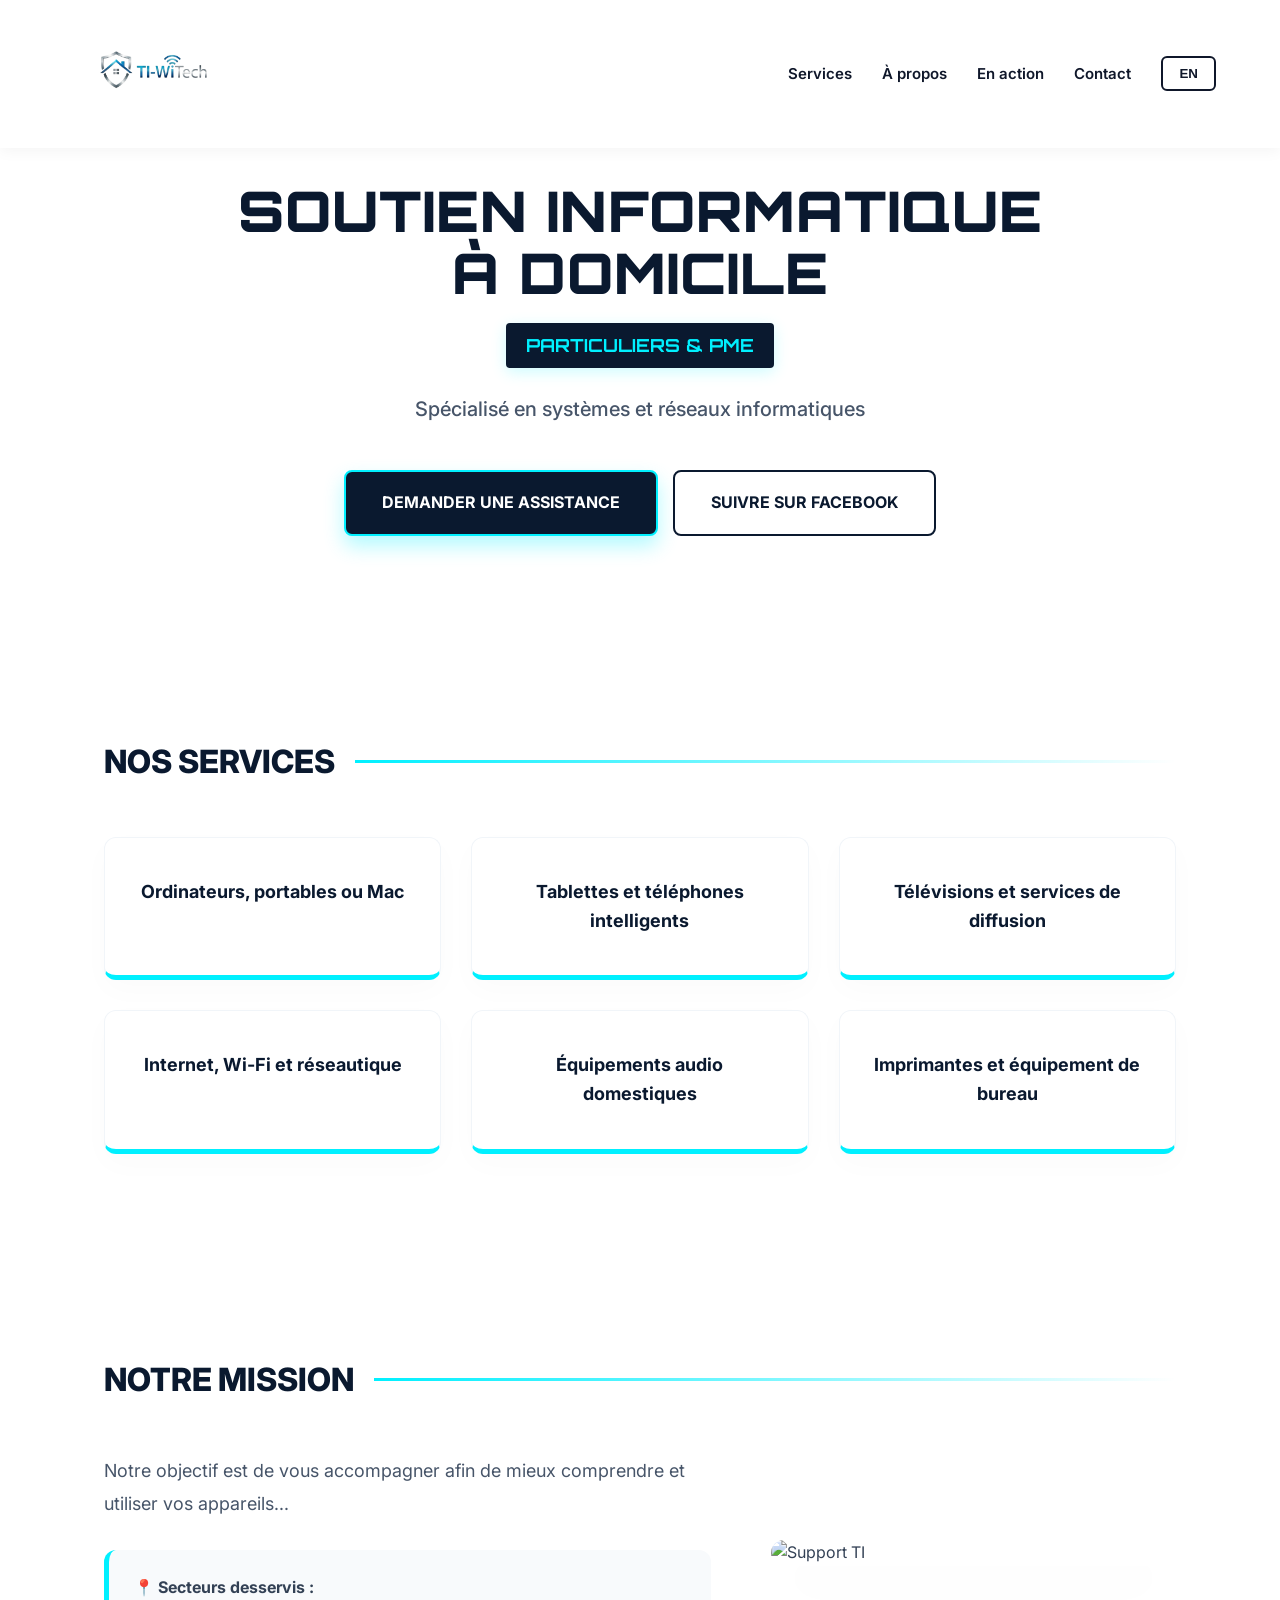
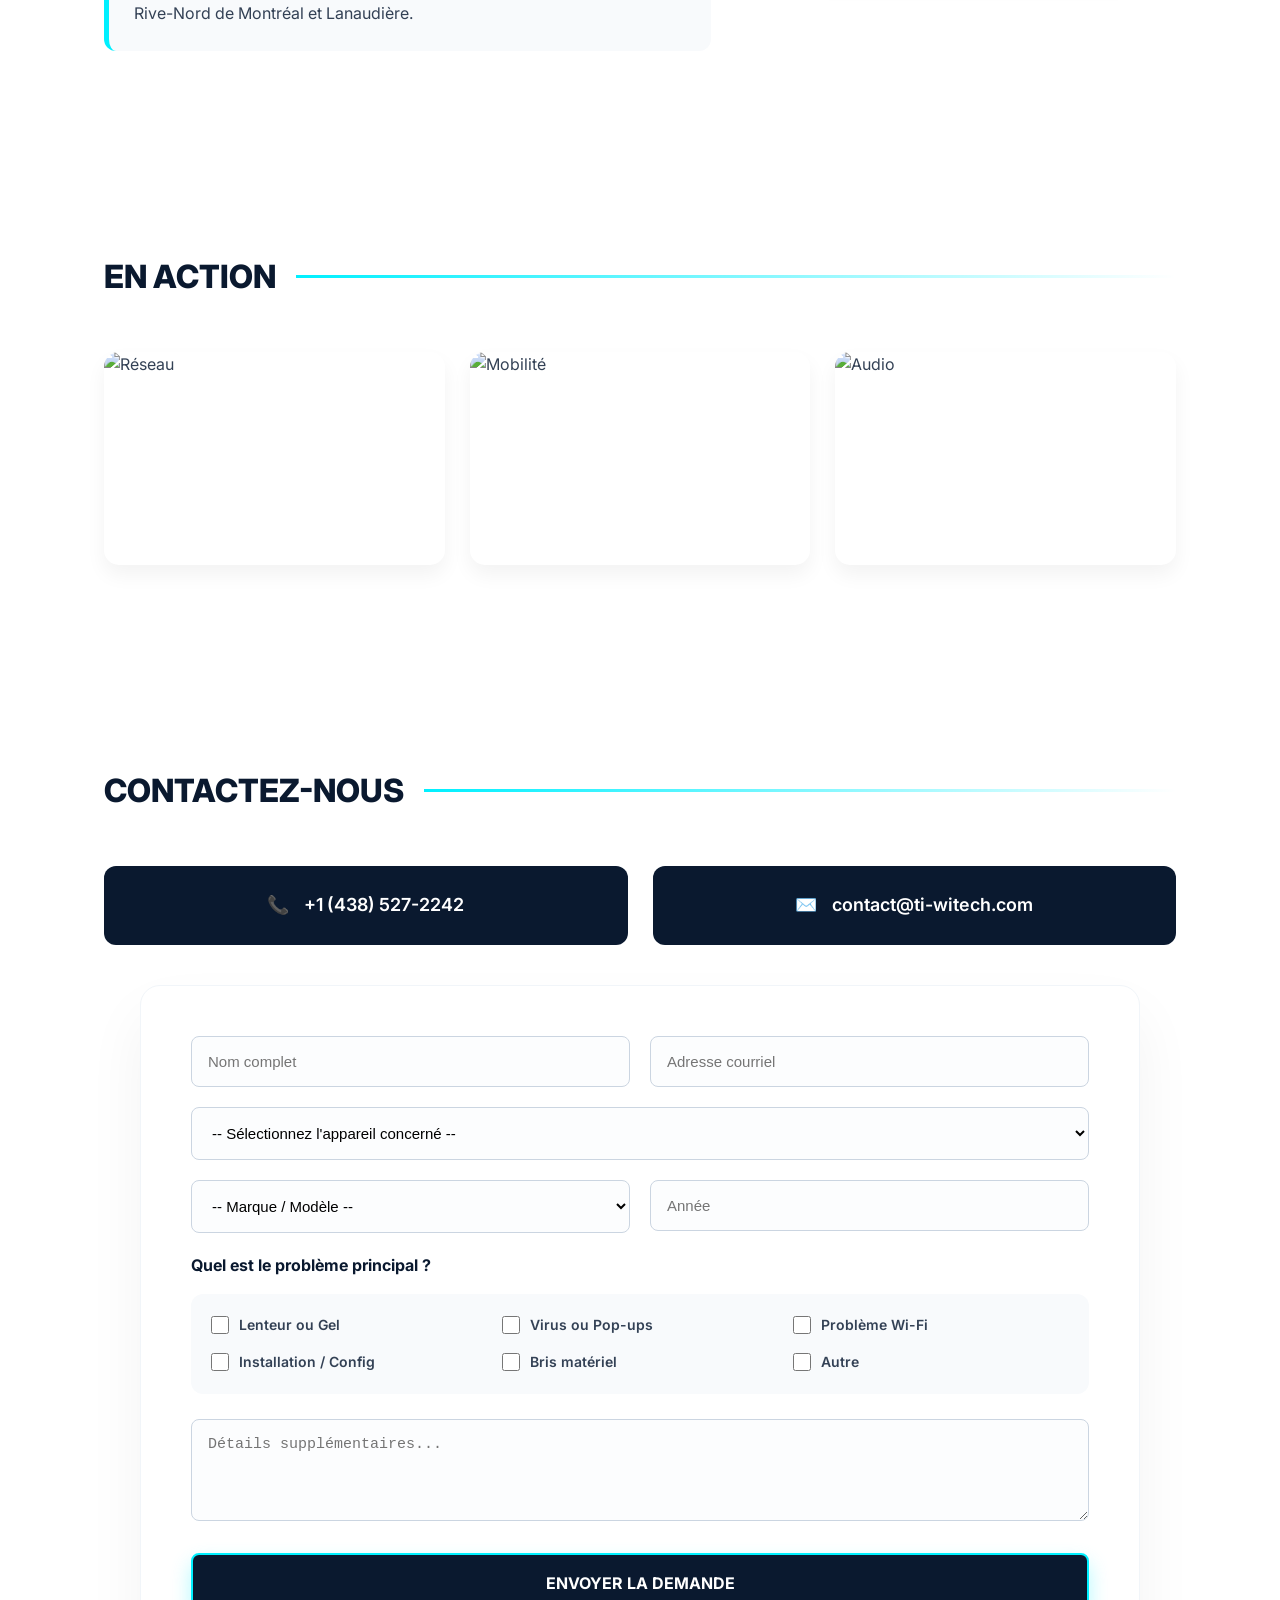
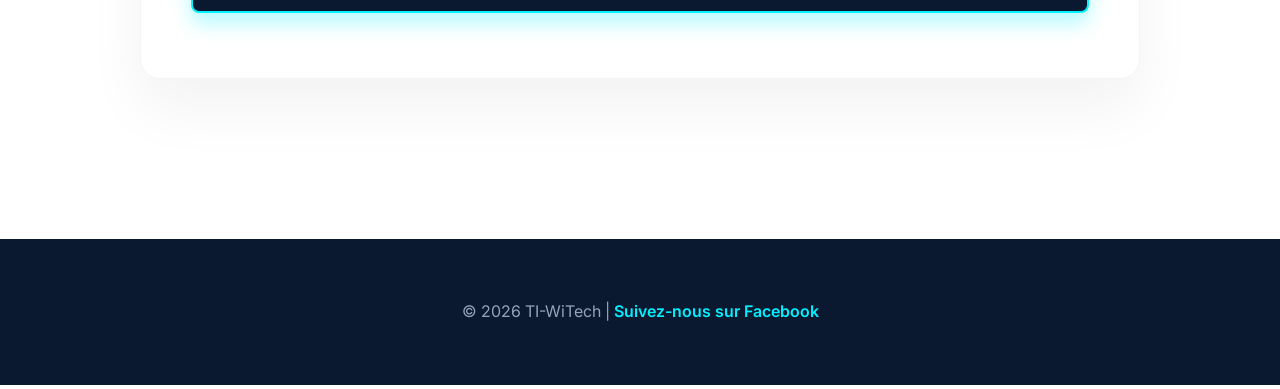
==== index.html @ 89c1419f "Update index.html Imprimantes" ====
<!DOCTYPE html>
<html lang="fr">
<head>
    <meta charset="UTF-8">
    <meta name="viewport" content="width=device-width, initial-scale=1.0">
    <title>TI-WiTech | Soutien Informatique à Domicile & PME</title>
    <link href="https://fonts.googleapis.com/css2?family=Orbitron:wght@700;900&family=Inter:wght@400;600;700&display=swap" rel="stylesheet">

<link rel="stylesheet" href="style.css">
</head>
<body>

    <header>
        <a href="#" class="logo"><img src="logo.png" alt="TI-WiTech Logo"></a>
        <nav>
            <a href="#services" id="nav-services">Services</a>
            <a href="#about" id="nav-about">À propos</a>
            <a href="#galerie" id="nav-galerie">En action</a>
            <a href="#contact" id="nav-contact">Contact</a>
            <button class="lang-btn" onclick="toggleLang()">EN</button>
        </nav>
    </header>

    <section class="hero">
        <h1 id="hero-title">SOUTIEN INFORMATIQUE<br>À DOMICILE</h1>
        <h2 id="hero-subtitle">PARTICULIERS & PME</h2>
        <p id="hero-desc">Spécialisé en systèmes et réseaux informatiques</p>
        <div class="btn-container">
            <a href="#contact" class="btn-glowing" id="cta">DEMANDER UNE ASSISTANCE</a>
            <a href="https://www.facebook.com/share/1AQKgXYb18/?mibextid=wwXIfr" target="_blank" class="btn-glowing btn-facebook" id="cta-fb">SUIVRE SUR FACEBOOK</a>
        </div>
    </section>

    <div class="container">
        <section class="section" id="services">
            <h3 id="services-title">NOS SERVICES</h3>
            <div class="services-grid">
                <a href="service-ordinateur.html" class="service-card"><p id="srv-1">Ordinateurs, portables ou Mac</p></a>
                <a href="service-tablette.html" class="service-card"><p id="srv-2">Tablettes et téléphones intelligents</p></a>
                <a href="service-tv.html" class="service-card"><p id="srv-3">Télévisions et services de diffusion</p></a>
                <a href="service-reseau.html" class="service-card"><p id="srv-4">Internet, Wi-Fi et réseautique</p></a>
                <a href="service-audio.html" class="service-card"><p id="srv-5">Équipements audio domestiques</p></a>
                <a href="service-imprimante.html" class="service-card"><p id="srv-6">Imprimantes et équipement de bureau</p></a>
            </div>
        </section>

        <section class="section" id="about">
            <h3 id="about-title">NOTRE MISSION</h3>
            <div class="about-wrapper">
                <div class="about-content">
                    <p class="about-text" id="about-text">Notre objectif est de vous accompagner afin de mieux comprendre et utiliser vos appareils, tout en assurant l’installation et la résolution de problèmes à l’aide d’explications claires, structurées et adaptées à vos besoins.</p>
                    <div class="territory-box">
                        <strong id="territory-title">📍 Secteurs desservis :</strong><br>
                        <span id="territory-text">Rive-Nord de Montréal (Laval, Terrebonne, Repentigny) et Lanaudière (Lavaltrie, L’Assomption et environs).</span>
                    </div>
                </div>
                <div class="about-image"><img src="https://images.unsplash.com/photo-1597872200969-2b65d56bd16b?auto=format&fit=crop&w=800&q=80" alt="Support TI"></div>
            </div>
        </section>

        <section class="section" id="galerie">
            <h3 id="galerie-title">EN ACTION</h3>
            <div class="gallery-grid">
                <div class="gallery-item"><img src="https://images.unsplash.com/photo-1544197150-b99a580bb7a8?auto=format&fit=crop&w=600&q=80" alt="Réseau"></div>
                <div class="gallery-item"><img src="https://images.unsplash.com/photo-1588508065123-287b28e013da?auto=format&fit=crop&w=600&q=80" alt="Mobilité"></div>
                <div class="gallery-item"><img src="https://images.unsplash.com/photo-1555664424-778a1e5e1b48?auto=format&fit=crop&w=600&q=80" alt="Audio"></div>
            </div>
        </section>

        <section class="section" id="contact">
            <h3 id="contact-title">CONTACTEZ-NOUS</h3>
            <div class="contact-info-cards">
                <a href="tel:+14385272242" class="contact-card" id="contact-phone"><span>📞</span>+1 (438) 527-2242</a>
                <a href="mailto:contact@ti-witech.com" class="contact-card" id="contact-email"><span>✉️</span>contact@ti-witech.com</a>
            </div>

            <div class="contact-form">
                <form action="https://api.web3forms.com/submit" method="POST" id="wf-form">
                    <input type="hidden" name="access_key" value="bfe4929f-2e0c-4149-96db-2582b6de7d44">
                    <input type="hidden" name="subject" value="Nouvelle Demande TI-WiTech">
                    <input type="hidden" name="from_name" value="TI-WiTech Website">

                    <div class="form-row">
                        <div class="form-group"><input type="text" name="name" id="form-name" placeholder="Nom complet" required></div>
                        <div class="form-group"><input type="email" name="email" id="form-email" placeholder="Adresse courriel" required></div>
                    </div>

                    <select name="appareil" id="form-service" required style="margin-bottom: 20px;">
                        <option value="" disabled selected id="opt-default">-- Sélectionnez l'appareil concerné --</option>
                        <option value="Ordinateur / Mac" id="opt-1">Ordinateur, portable ou Mac</option>
                        <option value="Tablette / Téléphone" id="opt-2">Tablette ou Téléphone intelligent</option>
                        <option value="Télévision / Diffusion" id="opt-3">Télévision ou service de diffusion</option>
                        <option value="Réseau / Wi-Fi" id="opt-4">Internet, Wi-Fi et réseautique</option>
                        <option value="Audio" id="opt-5">Équipement audio domestique</option>
                        <option value="Imprimante / Bureau" id="opt-6">Imprimante ou Équipement de bureau</option>
                    </select>

                    <div class="form-row">
                        <div class="form-group">
                            <select name="modele" id="form-model">
                                <option value="" id="opt-model-default">-- Marque / Modèle --</option>
                            </select>
                        </div>
                        <div class="form-group"><input type="text" name="annee" id="form-year" placeholder="Année"></div>
                    </div>

                    <div class="checkbox-section">
                        <p id="checkbox-title">Quel est le problème principal ?</p>
                        <div class="checkbox-grid">
                            <label class="checkbox-label"><input type="checkbox" name="probleme[]" value="Lenteur"> <span id="chk-1">Lenteur ou Gel</span></label>
                            <label class="checkbox-label"><input type="checkbox" name="probleme[]" value="Virus"> <span id="chk-2">Virus ou Pop-ups</span></label>
                            <label class="checkbox-label"><input type="checkbox" name="probleme[]" value="WiFi"> <span id="chk-3">Problème Wi-Fi</span></label>
                            <label class="checkbox-label"><input type="checkbox" name="probleme[]" value="Installation"> <span id="chk-4">Installation / Config</span></label>
                            <label class="checkbox-label"><input type="checkbox" name="probleme[]" value="Bris"> <span id="chk-5">Bris matériel</span></label>
                            <label class="checkbox-label"><input type="checkbox" name="probleme[]" value="Autre"> <span id="chk-6">Autre</span></label>
                        </div>
                    </div>

                    <textarea name="message" id="form-message" rows="4" placeholder="Détails supplémentaires..." style="margin-bottom: 25px;"></textarea>
                    <button type="submit" class="btn-glowing" id="form-btn" style="width: 100%;">ENVOYER LA DEMANDE</button>
                    <div id="result" style="margin-top: 15px; text-align: center; font-weight: bold;"></div>
                </form>
            </div>
        </section>
    </div>

    <footer>
        <span id="footer-text">© 2026 TI-WiTech | </span><a href="https://www.facebook.com/share/1AQKgXYb18/?mibextid=wwXIfr" target="_blank" id="footer-fb">Suivez-nous sur Facebook</a>
    </footer>

    <script src="script.js"></script>
</body>
</html>
---- style.css ----
/* =========================================
   STYLE.CSS - TI-WiTech
   Toutes les règles de design du site
========================================= */

/* --- 1. STYLES DE BASE --- */
* { margin: 0; padding: 0; box-sizing: border-box; }
html { scroll-behavior: smooth; }
body { font-family: 'Inter', sans-serif; background-color: #ffffff; color: #334155; overflow-x: hidden; line-height: 1.6; }

/* --- 2. EN-TÊTE ET NAVIGATION --- */
header { position: fixed; top: 0; left: 0; width: 100%; padding: 10px 5%; display: flex; justify-content: space-between; align-items: center; background: rgba(255, 255, 255, 0.95); backdrop-filter: blur(10px); z-index: 1000; box-shadow: 0 2px 15px rgba(0,0,0,0.05); }
.logo img { height: 120px; width: auto; transition: 0.3s; }
nav { display: flex; align-items: center; gap: 30px; }
nav a { text-decoration: none; color: #0f172a; font-weight: 600; font-size: 15px; transition: 0.3s; position: relative; }
nav a:hover { color: #00f0ff; }
nav a::after { content: ''; position: absolute; width: 0; height: 2px; bottom: -5px; left: 0; background-color: #00f0ff; transition: 0.3s; }
nav a:hover::after { width: 100%; }
.lang-btn { padding: 8px 16px; border: 2px solid #0f172a; background: transparent; color: #0f172a; font-weight: 700; cursor: pointer; border-radius: 6px; transition: 0.3s; }
.lang-btn:hover { border-color: #00f0ff; color: #00f0ff; transform: scale(1.05); }

/* --- 3. BOUTONS GÉNÉRAUX --- */
.btn-container { display: flex; gap: 15px; justify-content: center; flex-wrap: wrap; }
.btn-glowing { padding: 18px 36px; background: #0a192f; border: 2px solid #00f0ff; border-radius: 8px; font-family: 'Inter', sans-serif; font-weight: 700; font-size: 16px; color: white; text-decoration: none; cursor: pointer; transition: all 0.3s ease; box-shadow: 0 10px 20px rgba(0, 240, 255, 0.3); display: inline-block; text-align: center;}
.btn-glowing:hover { transform: translateY(-3px); box-shadow: 0 15px 30px rgba(0, 240, 255, 0.5); background: #0d2342; }
.btn-facebook { background: transparent; color: #0a192f; border-color: #0a192f; box-shadow: none; }

/* --- 4. ACCUEIL - SECTION HERO --- */
.hero { position: relative; padding: 180px 5% 100px 5%; text-align: center; background-image: url('fond-lignes.png'); background-size: cover; background-position: center; background-repeat: no-repeat; min-height: 70vh; display: flex; flex-direction: column; justify-content: center; align-items: center; }
.hero h1 { font-family: 'Orbitron', sans-serif; font-size: clamp(32px, 5vw, 56px); font-weight: 900; color: #0a192f; text-transform: uppercase; line-height: 1.1; letter-spacing: 1px; margin-bottom: 20px; }
.hero h2 { font-size: 18px; color: #00f0ff; font-family: 'Orbitron', sans-serif; margin-bottom: 25px; background: #0a192f; display: inline-block; padding: 8px 20px; border-radius: 4px; box-shadow: 0 4px 15px rgba(0, 240, 255, 0.2); }
.hero p { font-size: 20px; color: #475569; margin-bottom: 45px; font-weight: 500; max-width: 700px; }

/* --- 5. SECTIONS GÉNÉRALES --- */
.container { max-width: 1200px; margin: 0 auto; padding: 0 5%; }
.section { padding: 100px 0; }
.section h3 { font-family: 'Inter', sans-serif; font-size: 32px; font-weight: 800; color: #0a192f; text-transform: uppercase; margin-bottom: 50px; display: flex; align-items: center; gap: 20px; }
.section h3::after { content: ""; height: 3px; flex: 1; background: linear-gradient(to right, #00f0ff, transparent); }

/* --- 6. ACCUEIL - CARTES DE SERVICES --- */
.services-grid { display: grid; grid-template-columns: repeat(auto-fit, minmax(320px, 1fr)); gap: 30px; }
.service-card { text-decoration: none; display: block; background: #ffffff; padding: 40px 30px; border-radius: 12px; border: 1px solid #f1f5f9; border-bottom: 5px solid #00f0ff; box-shadow: 0 10px 30px rgba(0,0,0,0.02); transition: all 0.4s cubic-bezier(0.175, 0.885, 0.32, 1.275); cursor: pointer; text-align: center; }
.service-card:hover { transform: translateY(-10px); box-shadow: 0 20px 40px rgba(0,0,0,0.08); border-bottom-color: #0a192f; }
.service-card p { font-weight: 700; color: #0a192f; font-size: 18px; }

/* --- 7. ACCUEIL - À PROPOS & GALERIE --- */
.about-wrapper { display: grid; grid-template-columns: 1.2fr 0.8fr; align-items: center; gap: 60px; }
.about-content { flex: none; }
.about-text { font-size: 18px; color: #475569; line-height: 1.8; }
.about-image { border-radius: 20px; overflow: hidden; box-shadow: 0 25px 50px -12px rgba(0, 0, 0, 0.15); position: relative; }
.about-image img { width: 100%; height: auto; display: block; }
.territory-box { background: #f8fafc; padding: 25px; border-radius: 12px; border-left: 5px solid #00f0ff; margin-top: 30px; display: block;}

.gallery-grid { display: grid; grid-template-columns: repeat(3, 1fr); gap: 25px; }
.gallery-item { border-radius: 15px; overflow: hidden; aspect-ratio: 16/10; box-shadow: 0 10px 20px rgba(0,0,0,0.05); }
.gallery-item img { width: 100%; height: 100%; object-fit: cover; transition: 0.5s; cursor: pointer; }
.gallery-item:hover img { transform: scale(1.1); }

/* --- 8. ACCUEIL - FORMULAIRE DE CONTACT --- */
.contact-info-cards { display: grid; grid-template-columns: 1fr 1fr; gap: 25px; margin-bottom: 40px; }
.contact-card { background: #0a192f; color: white; padding: 25px; border-radius: 12px; transition: 0.3s; display: flex; align-items: center; justify-content: center; gap: 15px; font-size: 18px; text-decoration: none; font-weight: 600; }
.contact-card:hover { background: #00f0ff; color: #0a192f; transform: translateY(-3px); }
.contact-form { background: #ffffff; padding: 50px; border-radius: 20px; border: 1px solid #f1f5f9; box-shadow: 0 30px 60px rgba(0,0,0,0.05); max-width: 1000px; margin: 0 auto 60px auto; }
.form-row { display: flex; gap: 20px; margin-bottom: 20px; }
.form-group { flex: 1; }
input[type="text"], input[type="email"], textarea, select { width: 100%; padding: 16px; border: 1px solid #cbd5e1; border-radius: 8px; font-size: 15px; background: #fcfdfe; }
.checkbox-section p { font-weight: 700; margin-bottom: 15px; color: #0a192f; }
.checkbox-grid { display: grid; grid-template-columns: repeat(3, 1fr); gap: 15px; background: #f8fafc; padding: 20px; border-radius: 12px; margin-bottom: 25px; }
.checkbox-label { display: flex; align-items: center; gap: 10px; font-size: 14px; cursor: pointer; font-weight: 600; }
.checkbox-label input { width: 18px; height: 18px; }

/* --- 9. PIED DE PAGE (FOOTER) --- */
footer { padding: 60px 20px; background: #0a192f; color: #94a3b8; text-align: center; }
footer a { color: #00f0ff; text-decoration: none; font-weight: 600; }

/* --- 10. PAGES DE SERVICES SPÉCIFIQUES --- */
.service-hero { position: relative; padding: 200px 5% 100px 5%; text-align: center; color: white; }
.service-hero h1 { font-family: 'Orbitron', sans-serif; font-size: clamp(32px, 4vw, 48px); font-weight: 900; color: #00f0ff; text-transform: uppercase; margin-bottom: 20px; letter-spacing: 1px;}
.service-hero p { font-size: 20px; color: #cbd5e1; max-width: 800px; margin: 0 auto; line-height: 1.8; }
.service-details { max-width: 1200px; margin: -50px auto 50px auto; padding: 0 5%; position: relative; z-index: 10; }
.details-grid { display: grid; grid-template-columns: 1fr 1fr; gap: 40px; background: #ffffff; padding: 50px; border-radius: 20px; box-shadow: 0 20px 40px rgba(0,0,0,0.08); border-top: 5px solid #00f0ff; }
.details-text h2 { font-family: 'Orbitron', sans-serif; font-size: 24px; color: #0a192f; margin-bottom: 20px; }
.details-text p { margin-bottom: 20px; font-size: 16px; color: #475569; }
.feature-list { list-style: none; margin-top: 30px; }
.feature-list li { display: flex; align-items: flex-start; gap: 15px; margin-bottom: 20px; font-size: 16px; font-weight: 600; color: #0a192f;}
.feature-list li span { font-size: 24px; color: #00f0ff; line-height: 1; }
.feature-list li p { font-size: 14px; color: #64748b; font-weight: 400; margin-top: 5px; margin-bottom: 0;}
.details-image img { width: 100%; height: 100%; object-fit: cover; border-radius: 12px; }
.action-section { text-align: center; padding: 60px 5%; }

/* --- 11. ADAPTATION MOBILE (RESPONSIVE) --- */
@media(max-width: 900px) {
    /* On réduit un peu l'espacement de l'en-tête */
    header { padding: 8px 15px; } 
    
    /* LA MAGIE EST ICI : On rapetisse le logo pour les cellulaires */
    .logo img { height: 100px; } 
    
    /* On rend le bouton de langue un poil plus discret */
    .lang-btn { padding: 5px 12px; font-size: 13px; }

    nav a { display: none; }
    .hero { padding-top: 90px; } /* On remonte un peu le texte puisque l'en-tête est plus petit */
    .about-wrapper { grid-template-columns: 1fr; gap: 30px; }
    .gallery-grid { grid-template-columns: 1fr; }
    .contact-info-cards { grid-template-columns: 1fr; }
    .checkbox-grid { grid-template-columns: 1fr 1fr; }
    .form-row { flex-direction: column; gap: 20px; }
    .contact-form { padding: 30px 20px; }
    .section { padding: 60px 0; }
    .details-grid { grid-template-columns: 1fr; padding: 30px; }
}
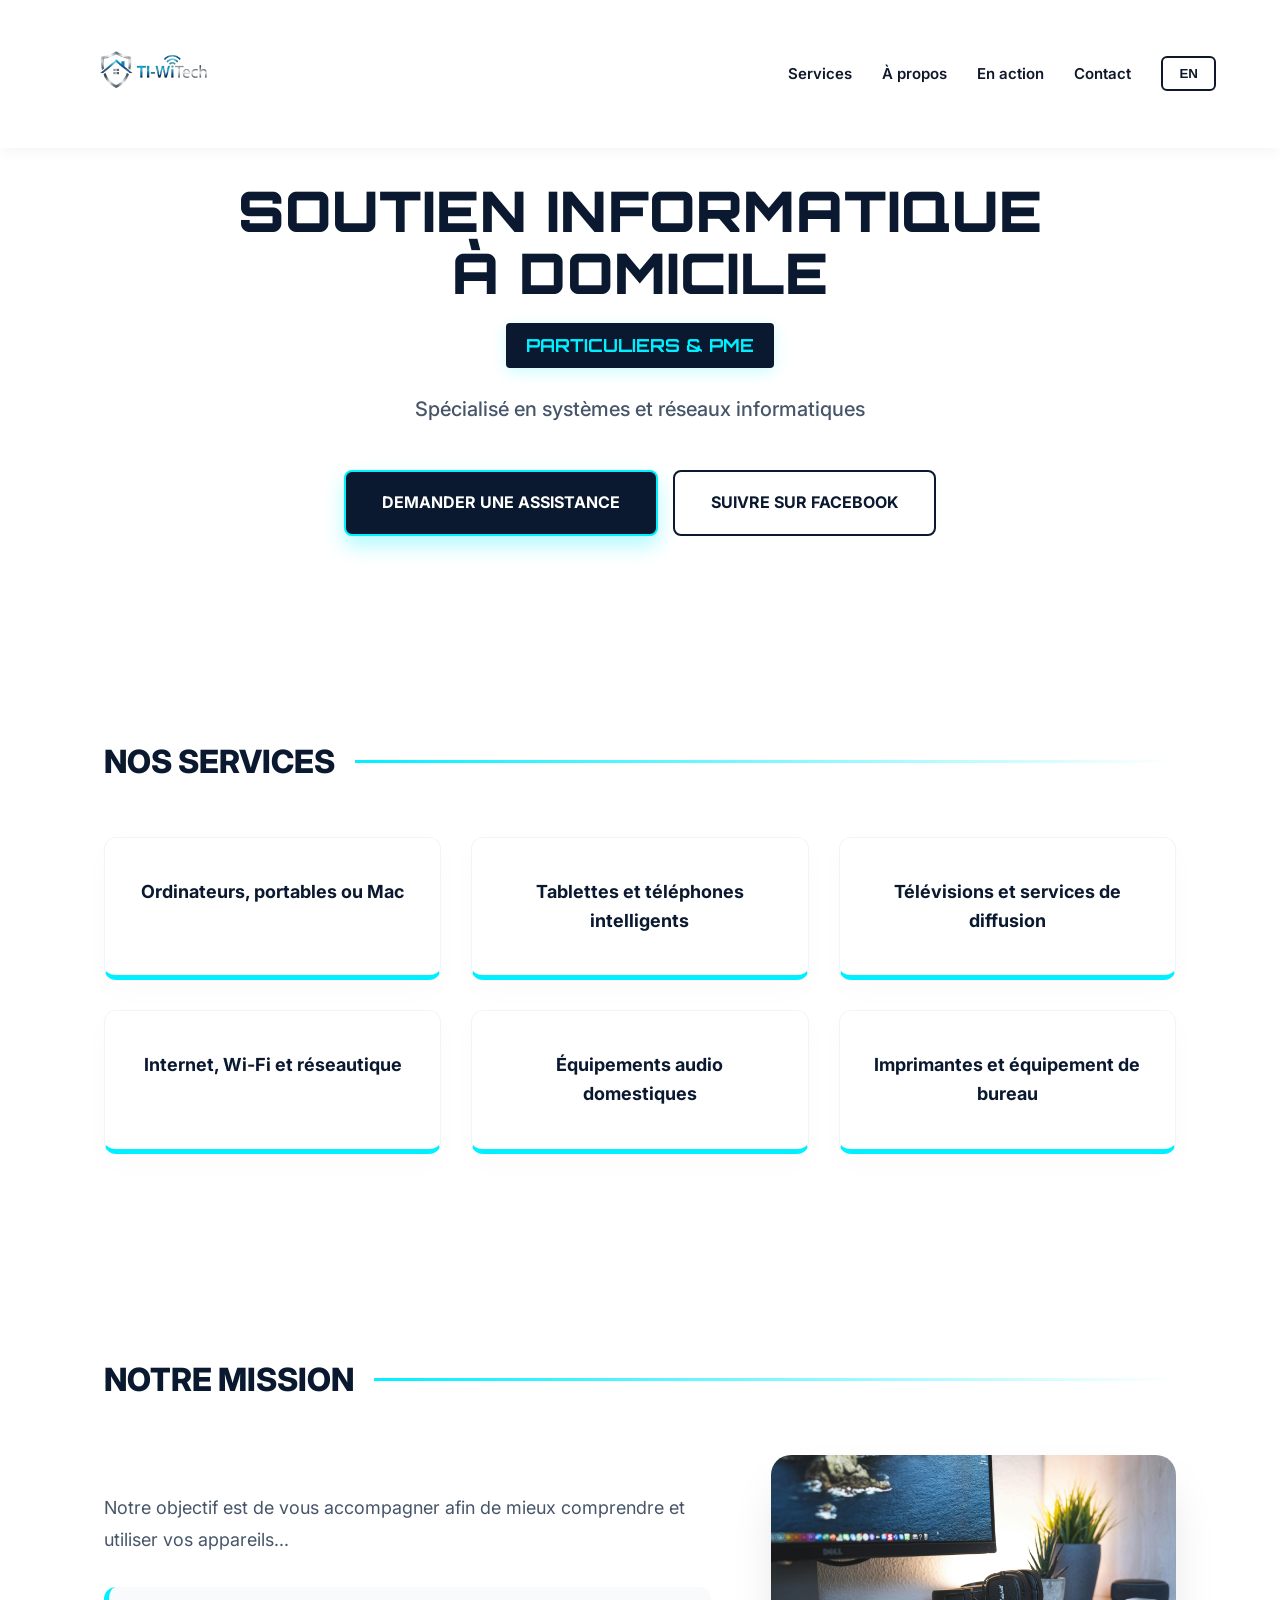
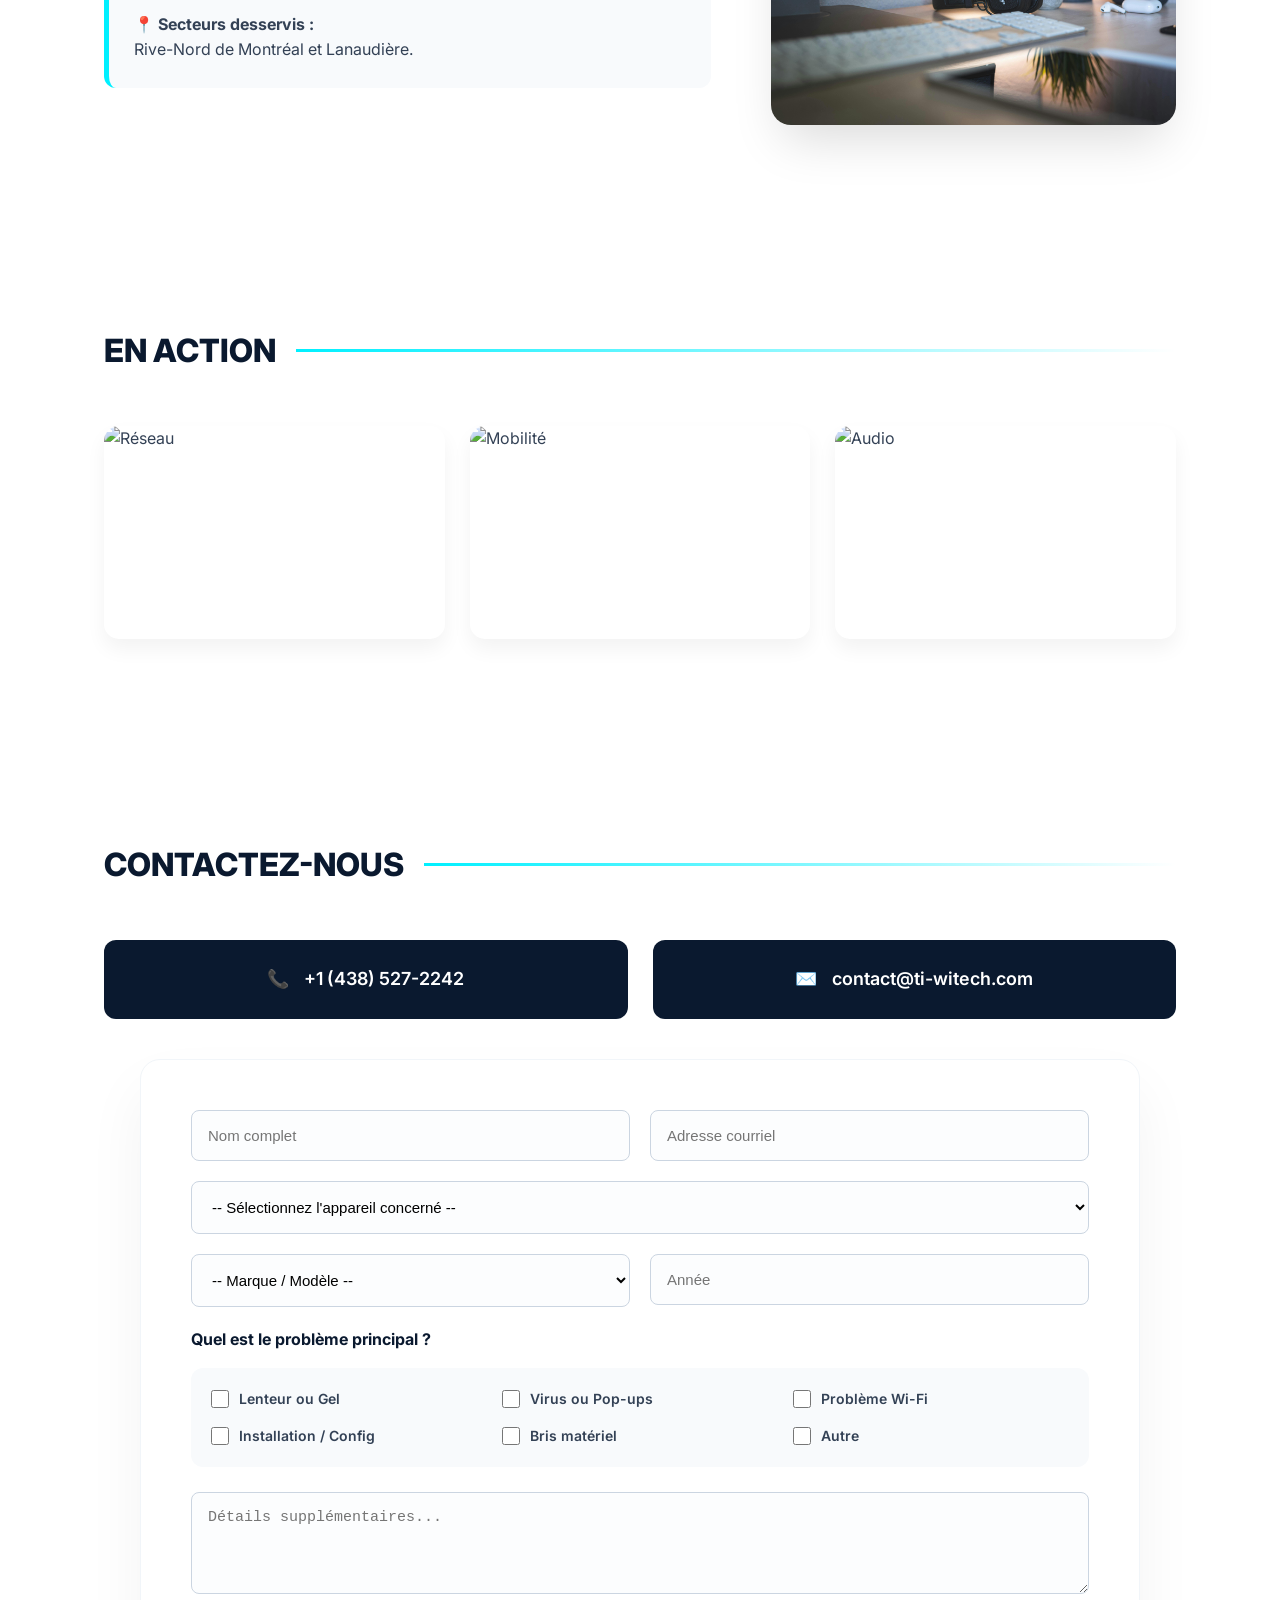
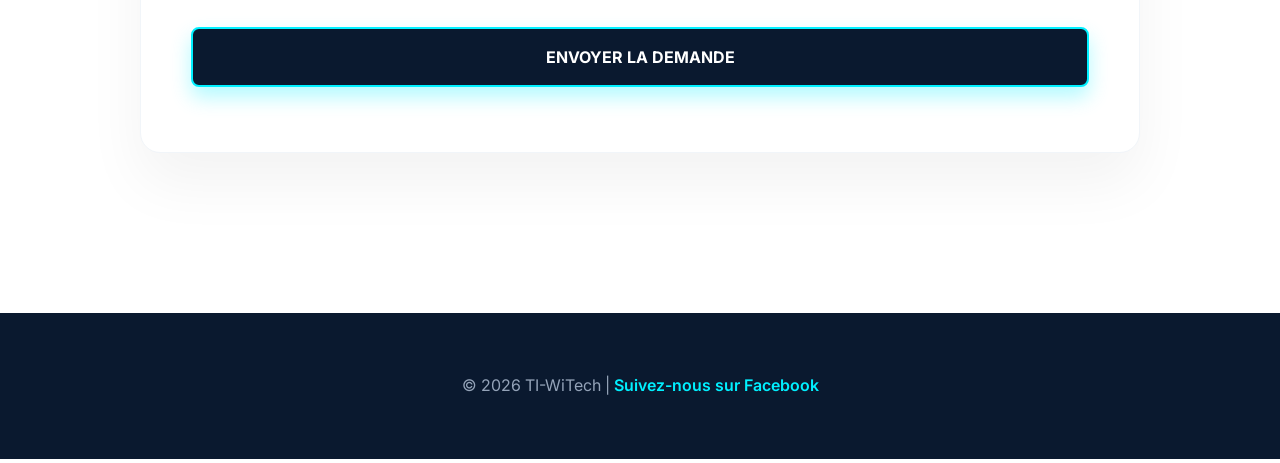
==== commit fcf1dc05: "Update index.html" ====
--- a/index.html
+++ b/index.html
@@ -54,7 +54,7 @@
                         <span id="territory-text">Rive-Nord de Montréal (Laval, Terrebonne, Repentigny) et Lanaudière (Lavaltrie, L’Assomption et environs).</span>
                     </div>
                 </div>
-                <div class="about-image"><img src="https://images.unsplash.com/photo-1597872200969-2b65d56bd16b?auto=format&fit=crop&w=800&q=80" alt="Support TI"></div>
+                <div class="about-image"><img src="Appareils.png" alt="Support TI"></div>
             </div>
         </section>
 
@@ -134,3 +134,4 @@
 
 
 
+
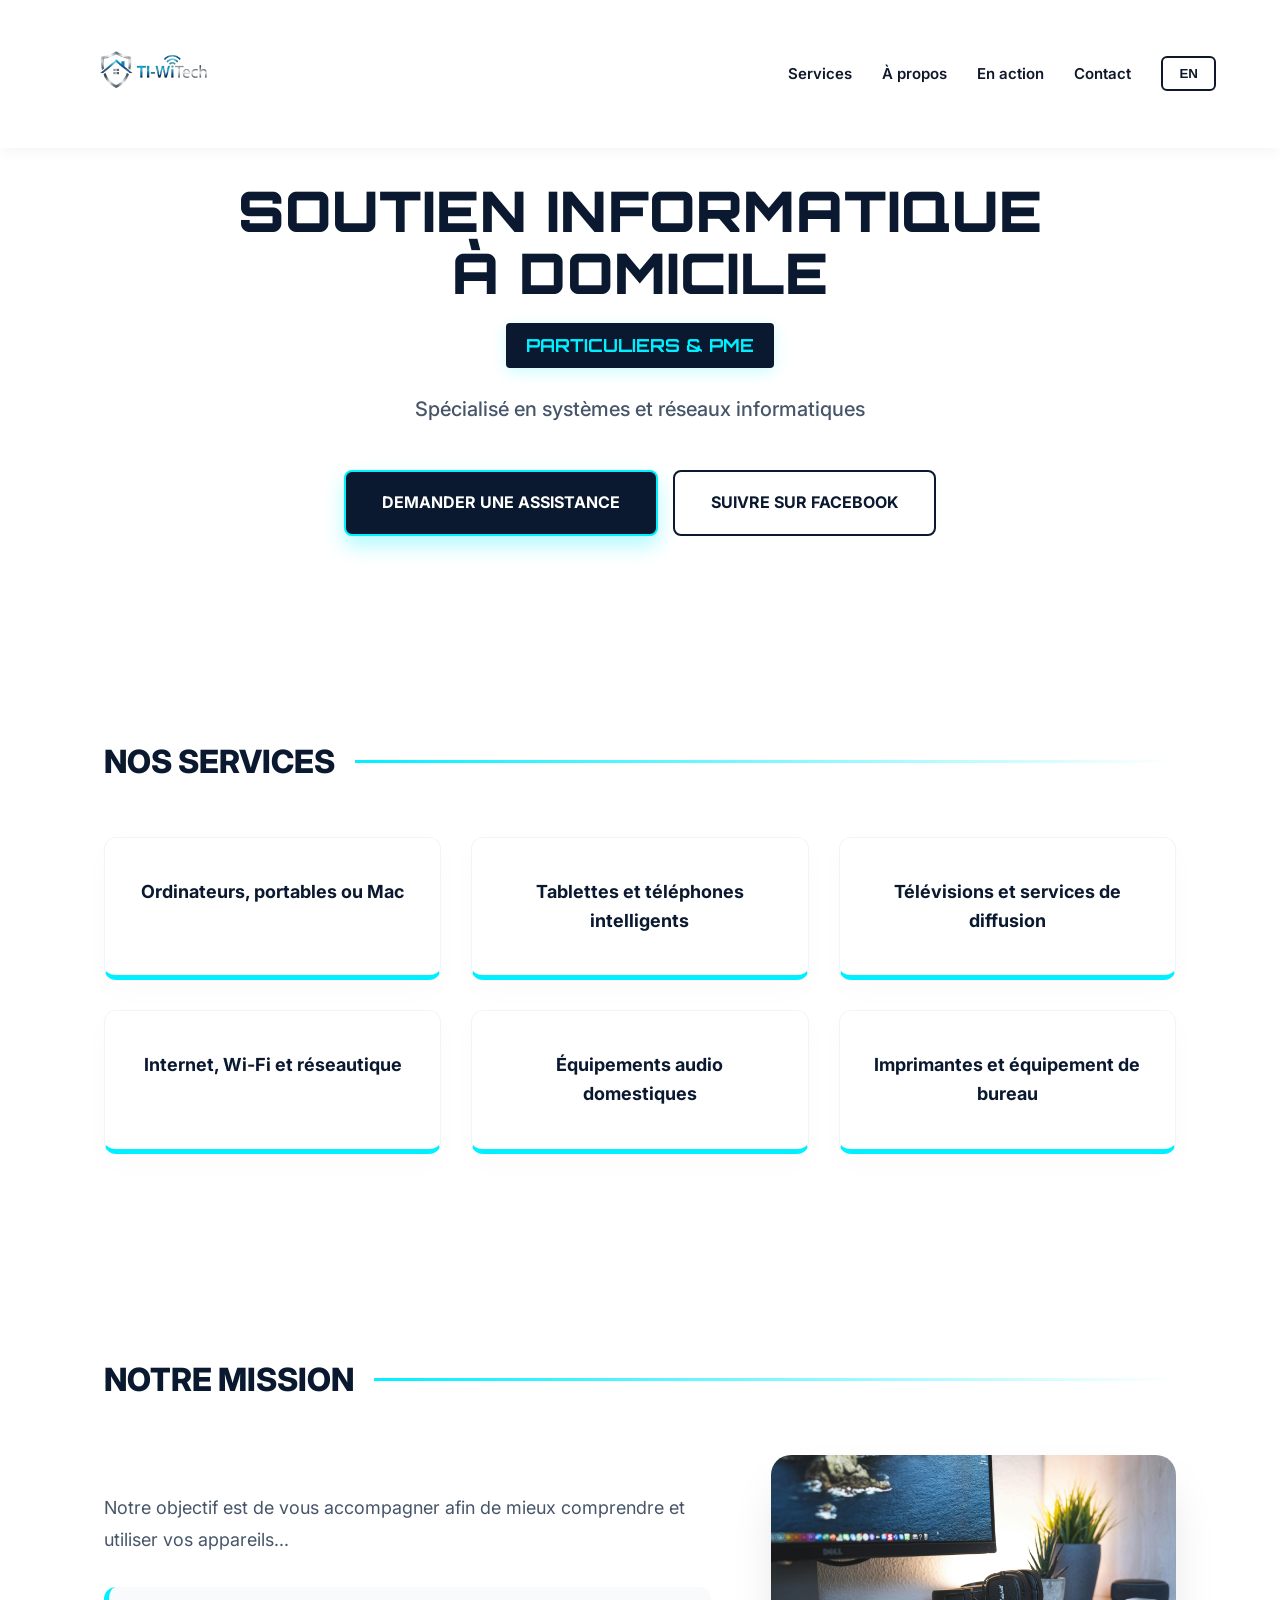
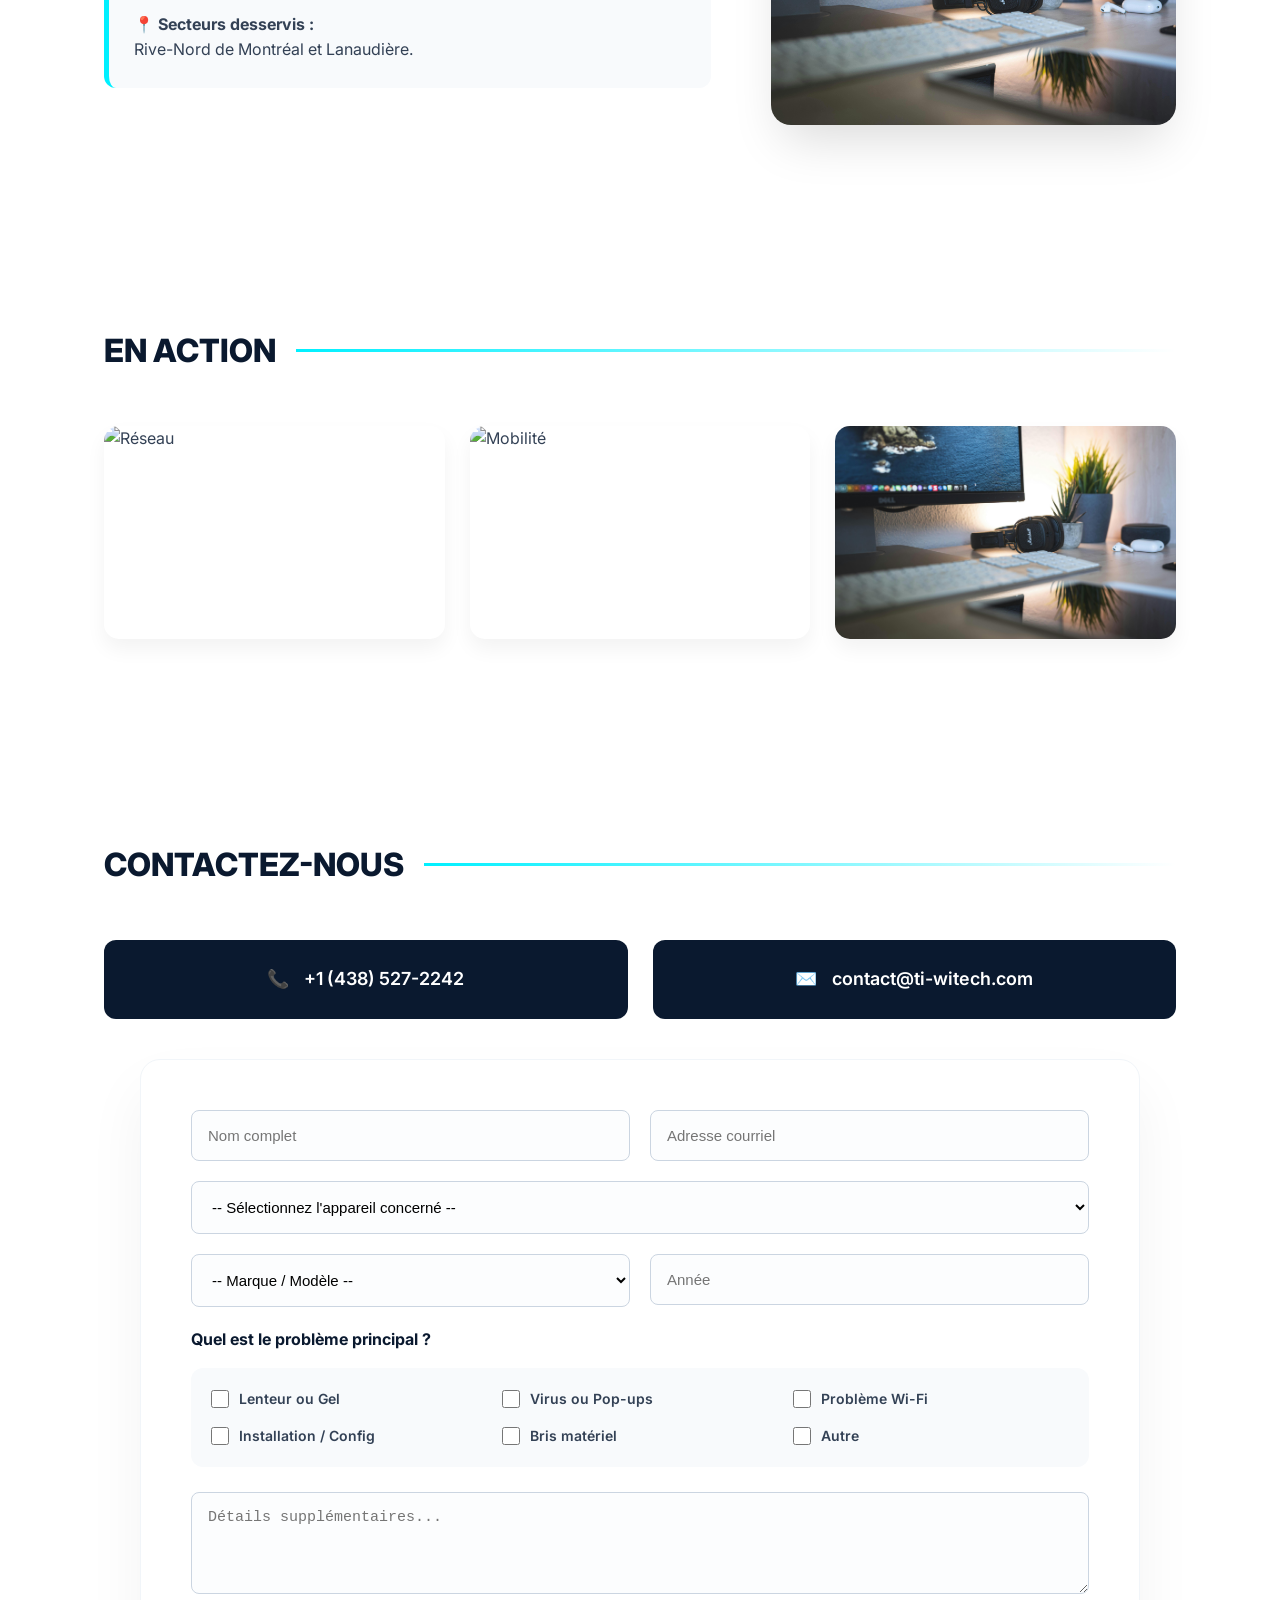
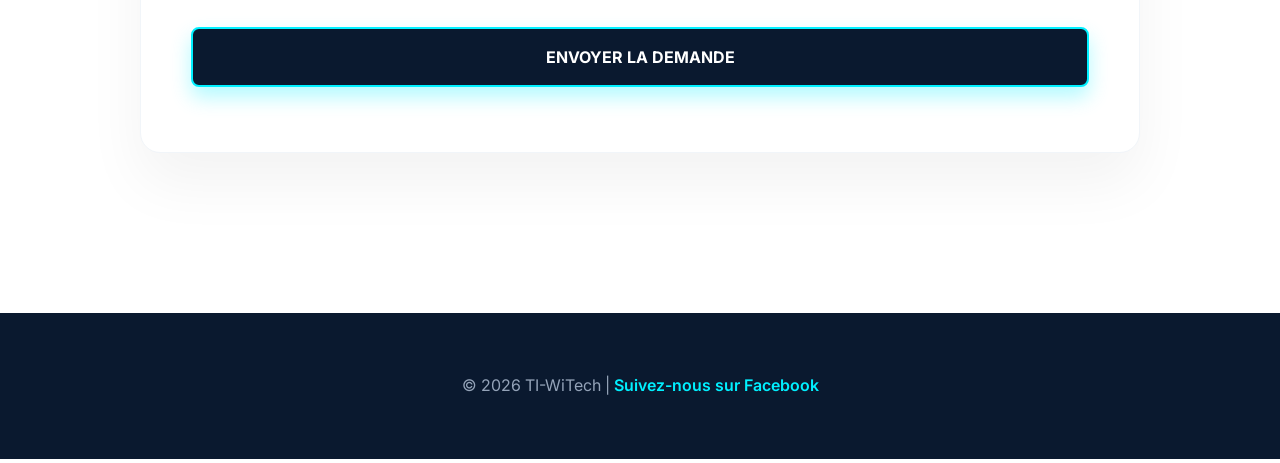
==== commit 74589ff7: "Fix HTML formatting and update gallery images" ====
--- a/index.html
+++ b/index.html
@@ -61,9 +61,9 @@
         <section class="section" id="galerie">
             <h3 id="galerie-title">EN ACTION</h3>
             <div class="gallery-grid">
-                <div class="gallery-item"><img src="https://images.unsplash.com/photo-1544197150-b99a580bb7a8?auto=format&fit=crop&w=600&q=80" alt="Réseau"></div>
-                <div class="gallery-item"><img src="https://images.unsplash.com/photo-1588508065123-287b28e013da?auto=format&fit=crop&w=600&q=80" alt="Mobilité"></div>
-                <div class="gallery-item"><img src="https://images.unsplash.com/photo-1555664424-778a1e5e1b48?auto=format&fit=crop&w=600&q=80" alt="Audio"></div>
+                <div class="gallery-item"><img src="Cable.png" alt="Réseau"></div>
+                <div class="gallery-item"><img src="Clean.png" alt="Mobilité"></div>
+                <div class="gallery-item"><img src="Appareils.png" alt="Audio"></div>
             </div>
         </section>
 
@@ -135,3 +135,4 @@
 
 
 
+
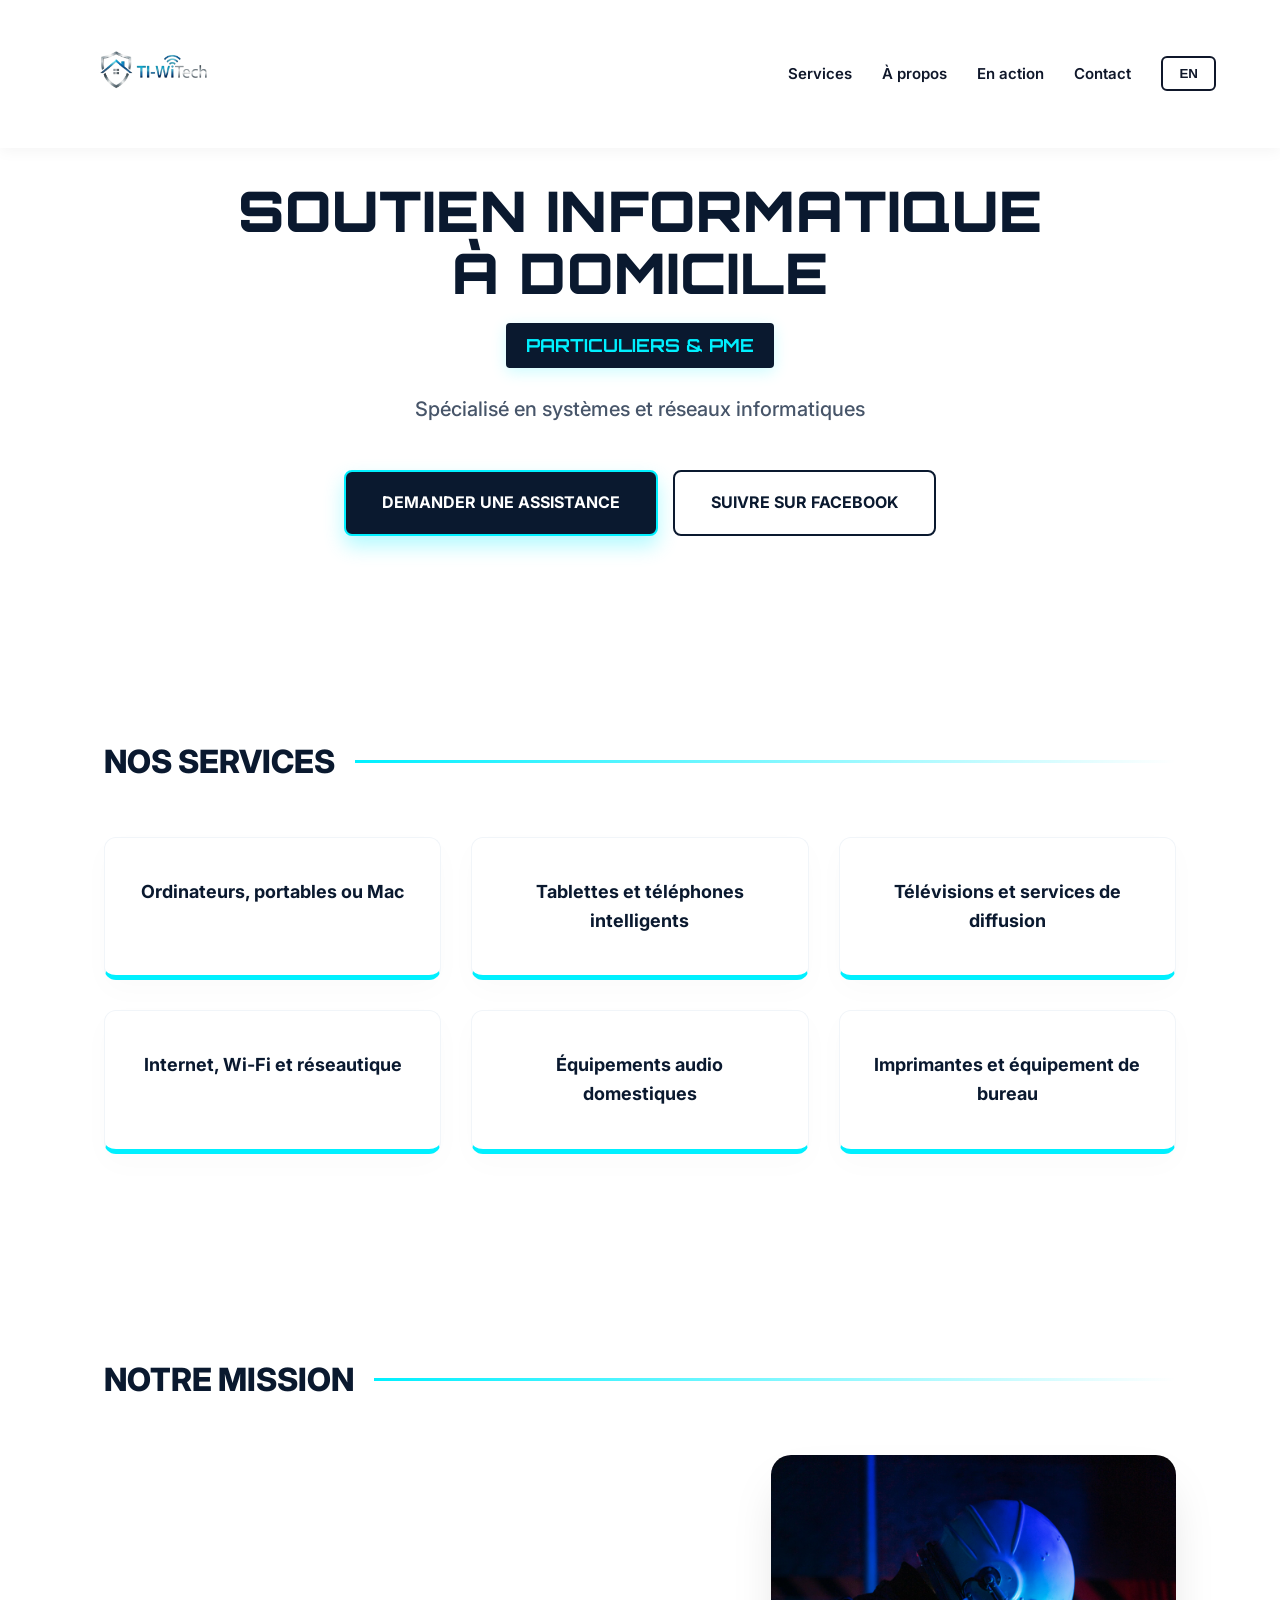
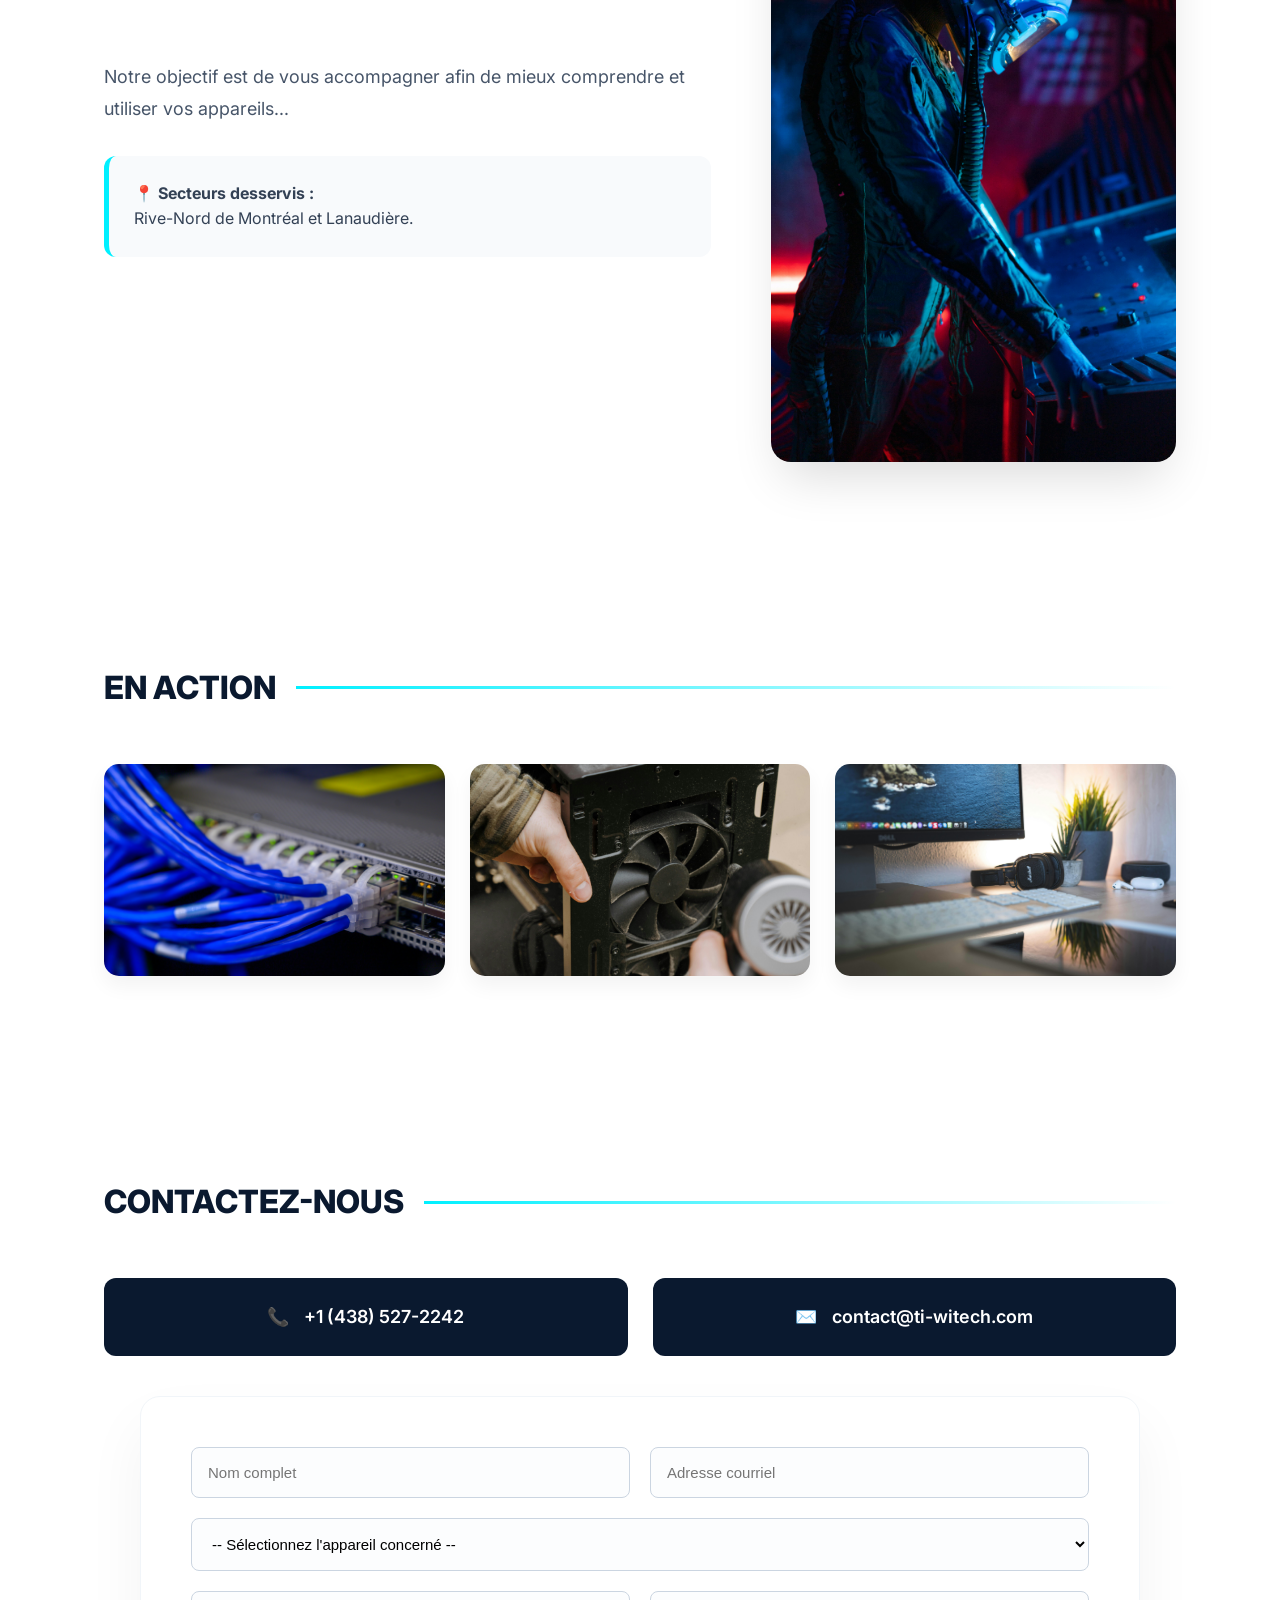
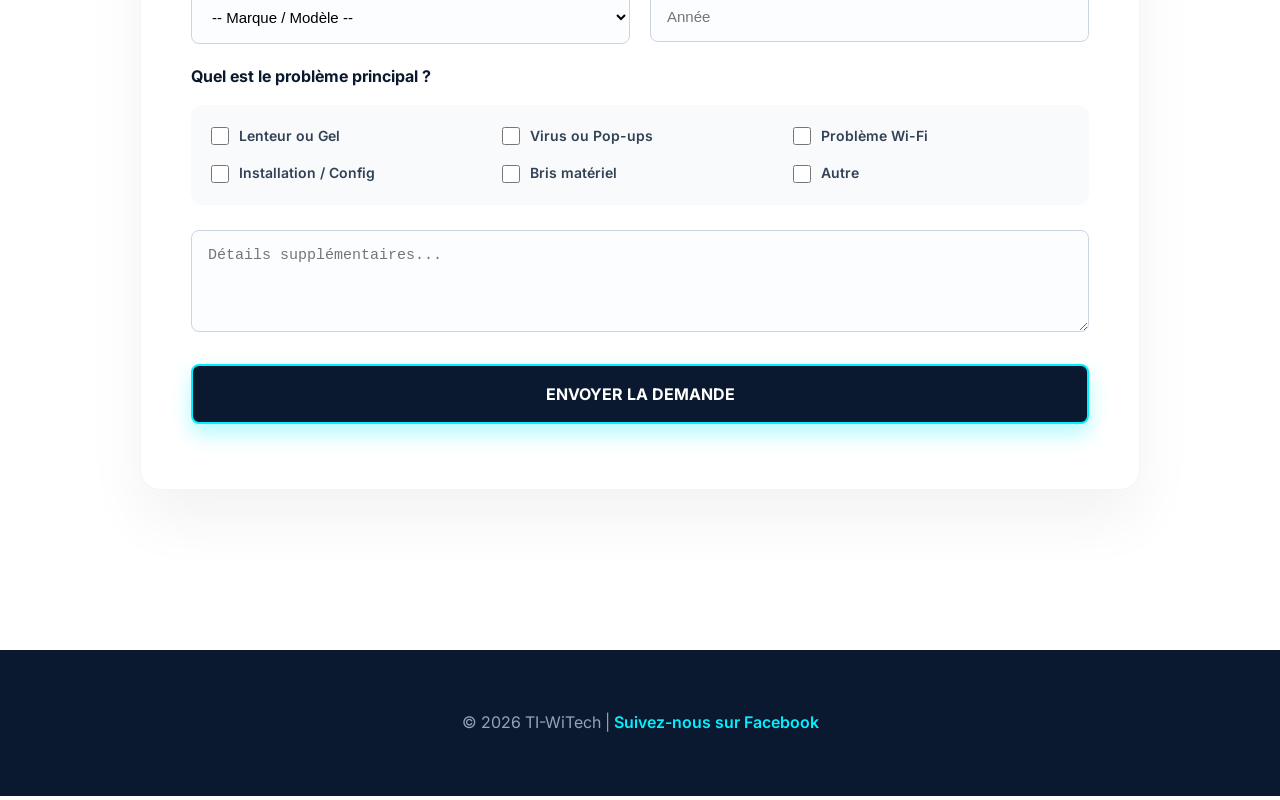
==== commit a77b9c2a: "Fix HTML formatting and structure" ====
--- a/index.html
+++ b/index.html
@@ -54,7 +54,7 @@
                         <span id="territory-text">Rive-Nord de Montréal (Laval, Terrebonne, Repentigny) et Lanaudière (Lavaltrie, L’Assomption et environs).</span>
                     </div>
                 </div>
-                <div class="about-image"><img src="Appareils.png" alt="Support TI"></div>
+                <div class="about-image"><img src="Mission.png" alt="Support TI"></div>
             </div>
         </section>
 
@@ -136,3 +136,4 @@
 
 
 
+
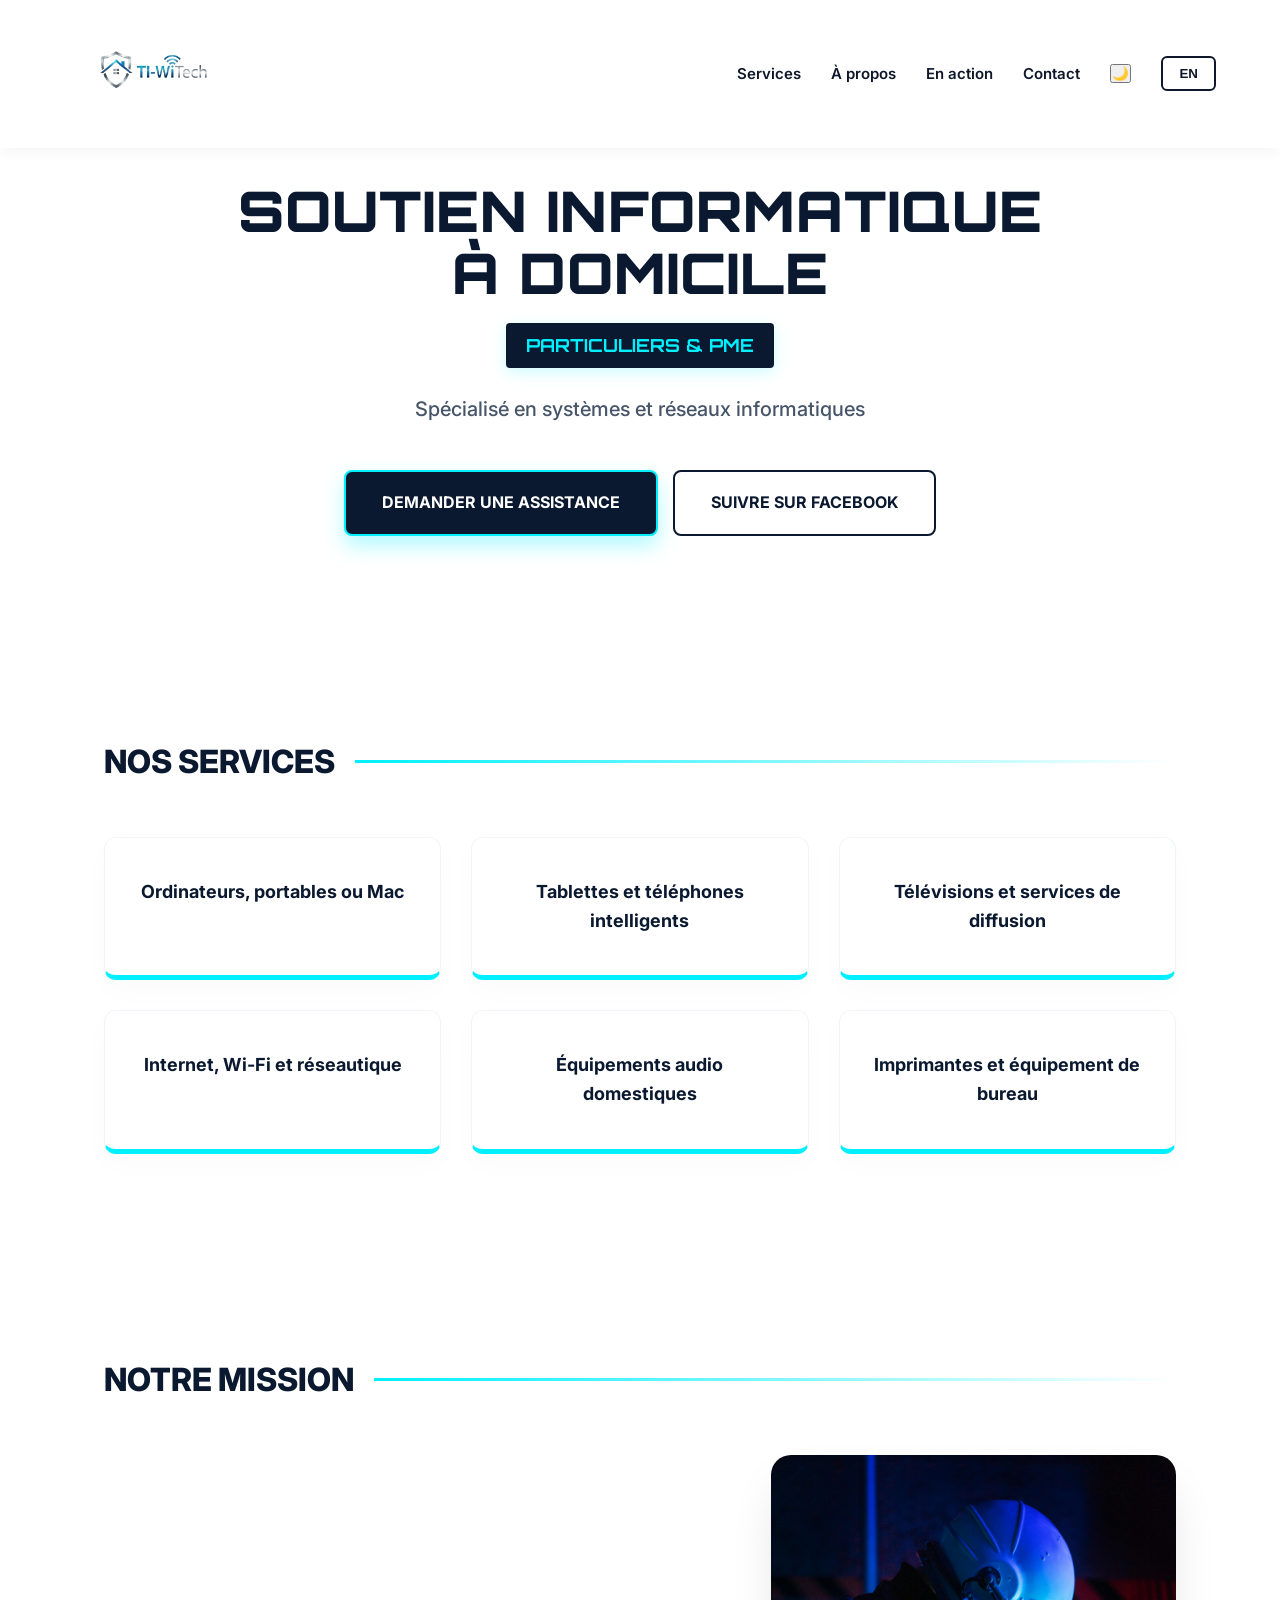
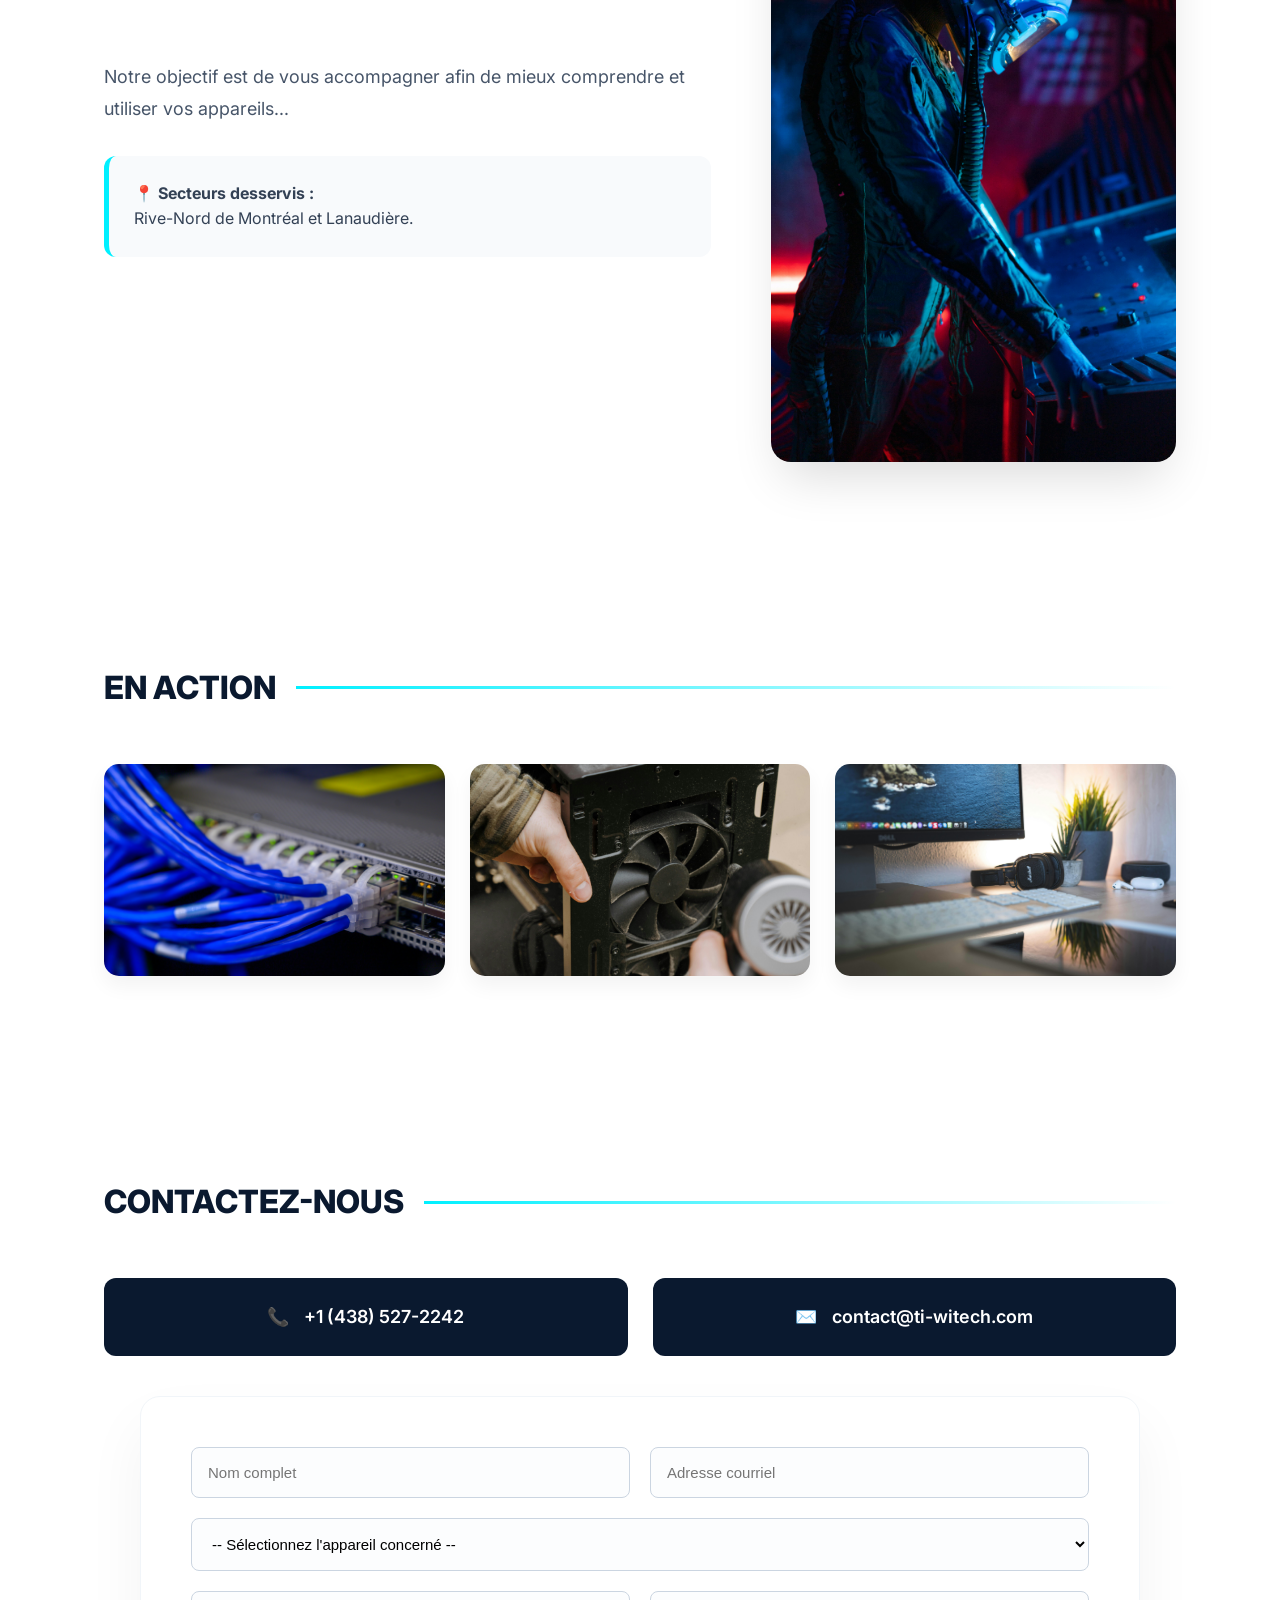
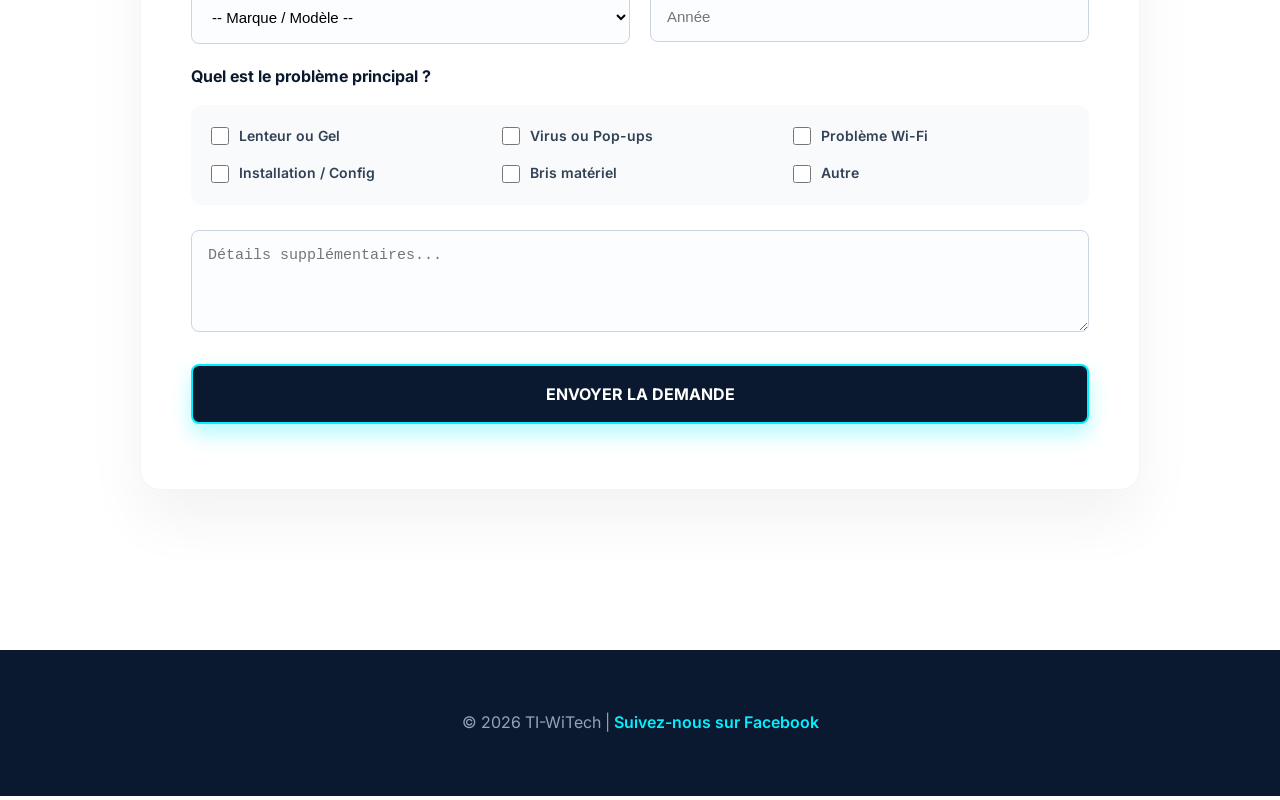
==== commit bee0cb01: "Refactor HTML structure and update navigation links" ====
--- a/index.html
+++ b/index.html
@@ -12,13 +12,14 @@
 
     <header>
         <a href="#" class="logo"><img src="logo.png" alt="TI-WiTech Logo"></a>
-        <nav>
-            <a href="#services" id="nav-services">Services</a>
-            <a href="#about" id="nav-about">À propos</a>
-            <a href="#galerie" id="nav-galerie">En action</a>
-            <a href="#contact" id="nav-contact">Contact</a>
-            <button class="lang-btn" onclick="toggleLang()">EN</button>
-        </nav>
+<nav>
+    <a href="index.html#services" id="nav-services">Services</a>
+    <a href="index.html#about" id="nav-about">À propos</a>
+    <a href="index.html#galerie" id="nav-galerie">En action</a>
+    <a href="index.html#contact" id="nav-contact">Contact</a>
+    <button class="theme-btn" onclick="toggleTheme()">🌙</button>
+    <button class="lang-btn" onclick="toggleLang()">EN</button>
+</nav>
     </header>
 
     <section class="hero">
@@ -137,3 +138,4 @@
 
 
 
+
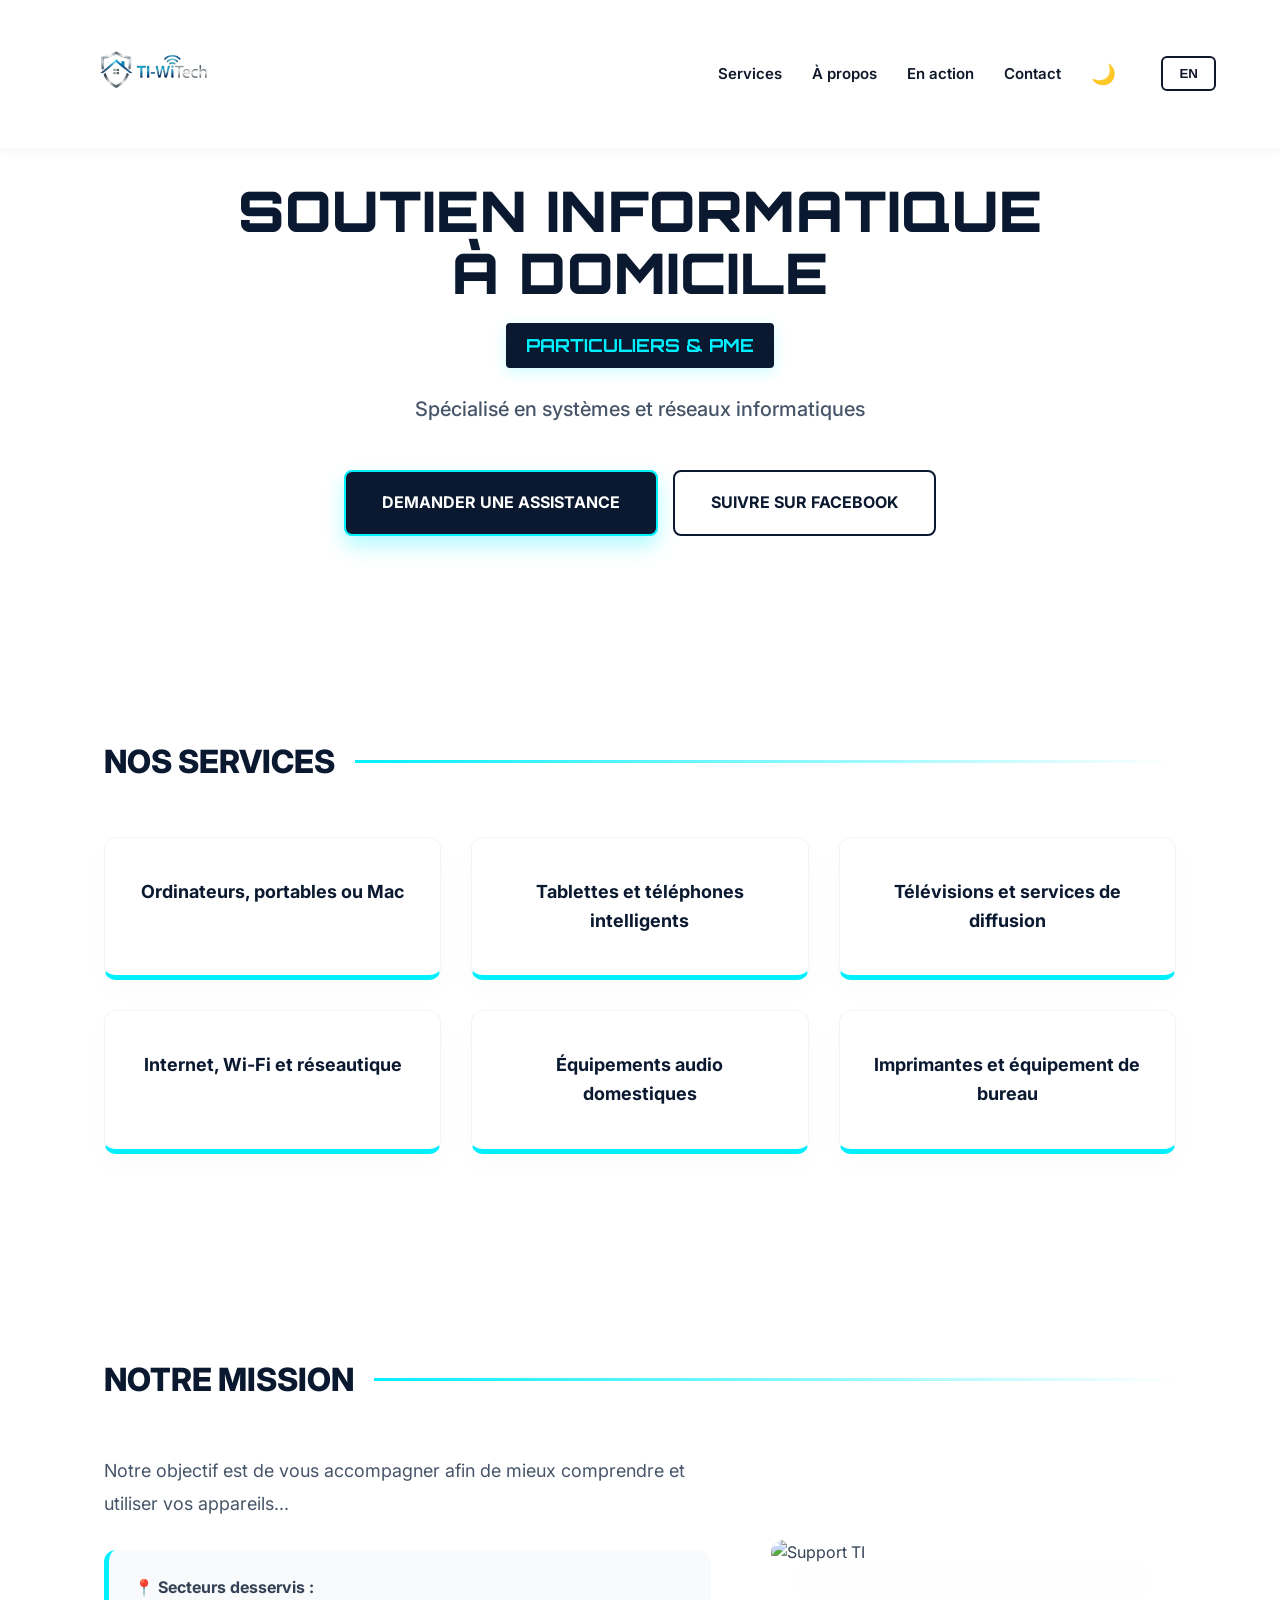
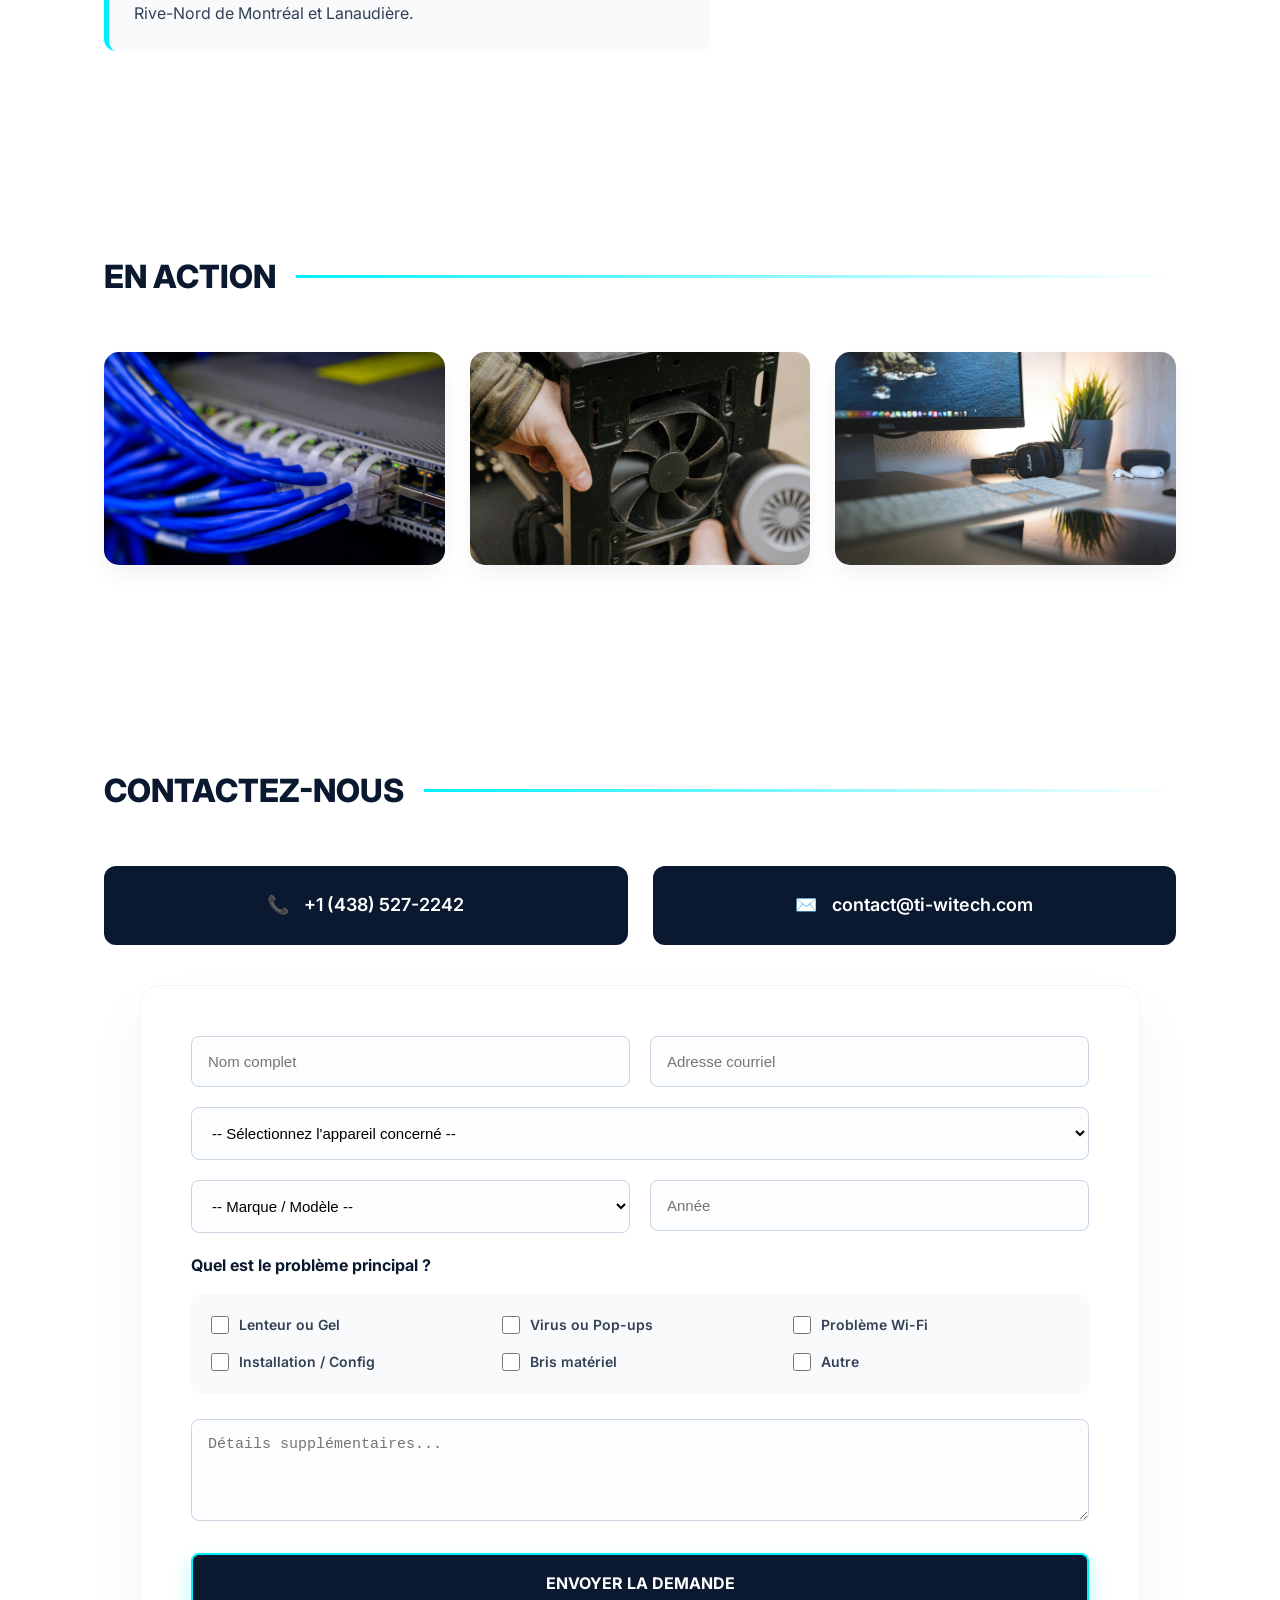
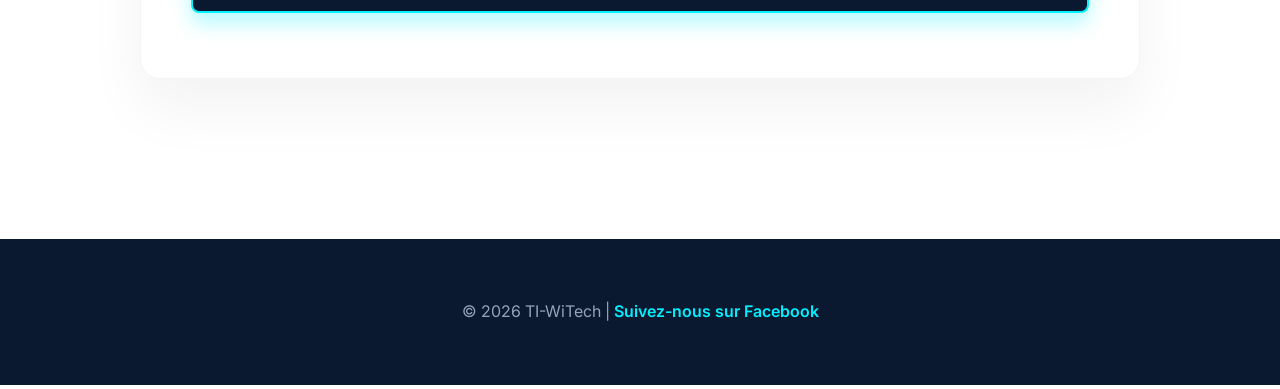
==== commit 123716b0: "Fix HTML structure and add dark mode script" ====
--- a/index.html
+++ b/index.html
@@ -9,7 +9,11 @@
 <link rel="stylesheet" href="style.css">
 </head>
 <body>
-
+<script>
+        if (localStorage.getItem('siteTheme') === 'dark') {
+            document.body.classList.add('dark-mode');
+        }
+    </script>
     <header>
         <a href="#" class="logo"><img src="logo.png" alt="TI-WiTech Logo"></a>
 <nav>
@@ -139,3 +143,4 @@
 
 
 
+
--- a/style.css
+++ b/style.css
@@ -112,3 +112,74 @@
 }
 
 
+/* --- 12. MODE SOMBRE (DARK MODE) BLINDÉ --- */
+.theme-btn {
+    background: none;
+    border: none;
+    font-size: 20px;
+    cursor: pointer;
+    margin-right: 15px;
+    transition: transform 0.3s ease;
+}
+.theme-btn:hover { transform: scale(1.1); }
+
+body.dark-mode {
+    background-color: #121212 !important;
+    color: #e0e0e0 !important;
+}
+body.dark-mode header {
+    background-color: #1a1a1a !important;
+}
+body.dark-mode nav a {
+    color: #e0e0e0 !important;
+}
+
+/* 1. On cible toutes les cartes et formulaires, INCLUANT LA GROSSE BOÎTE DES SERVICES */
+body.dark-mode .service-card, 
+body.dark-mode .contact-info-cards div,
+body.dark-mode .contact-form,
+body.dark-mode .details-text,
+body.dark-mode .details-grid { /* <-- AJOUTÉ : Fix pour la page de service */
+    background-color: #1e1e1e !important;
+    color: #e0e0e0 !important;
+    box-shadow: 0 4px 15px rgba(0, 0, 0, 0.8) !important;
+}
+
+/* 2. AJOUTÉ : Fix pour la petite boîte "Secteurs desservis" */
+body.dark-mode .territory-box {
+    background-color: #1e1e1e !important;
+}
+
+/* 3. AJOUTÉ : Fix pour le fond blanc des cases à cocher */
+body.dark-mode .checkbox-grid {
+    background-color: #2a2a2a !important;
+    border: 1px solid #555 !important;
+}
+
+/* 4. AJOUTÉ : Fix pour rendre les boutons EN/FR et Facebook visibles (en bleu néon) */
+body.dark-mode .lang-btn,
+body.dark-mode .btn-outline {
+    color: #00f0ff !important;
+    border: 1px solid #00f0ff !important;
+}
+
+body.dark-mode h1, body.dark-mode h2, body.dark-mode h3, 
+body.dark-mode span {
+    color: #00f0ff !important;
+}
+
+/* On ajoute les labels des cases à cocher ici pour qu'ils soient lisibles */
+body.dark-mode p, body.dark-mode li, 
+body.dark-mode .checkbox-grid label { /* <-- AJOUTÉ */
+    color: #cccccc !important;
+}
+
+body.dark-mode footer {
+    background-color: #0a0a0a !important;
+    color: #888 !important;
+}
+body.dark-mode input, body.dark-mode select, body.dark-mode textarea {
+    background-color: #2a2a2a !important;
+    color: #ffffff !important;
+    border: 1px solid #555 !important;
+}
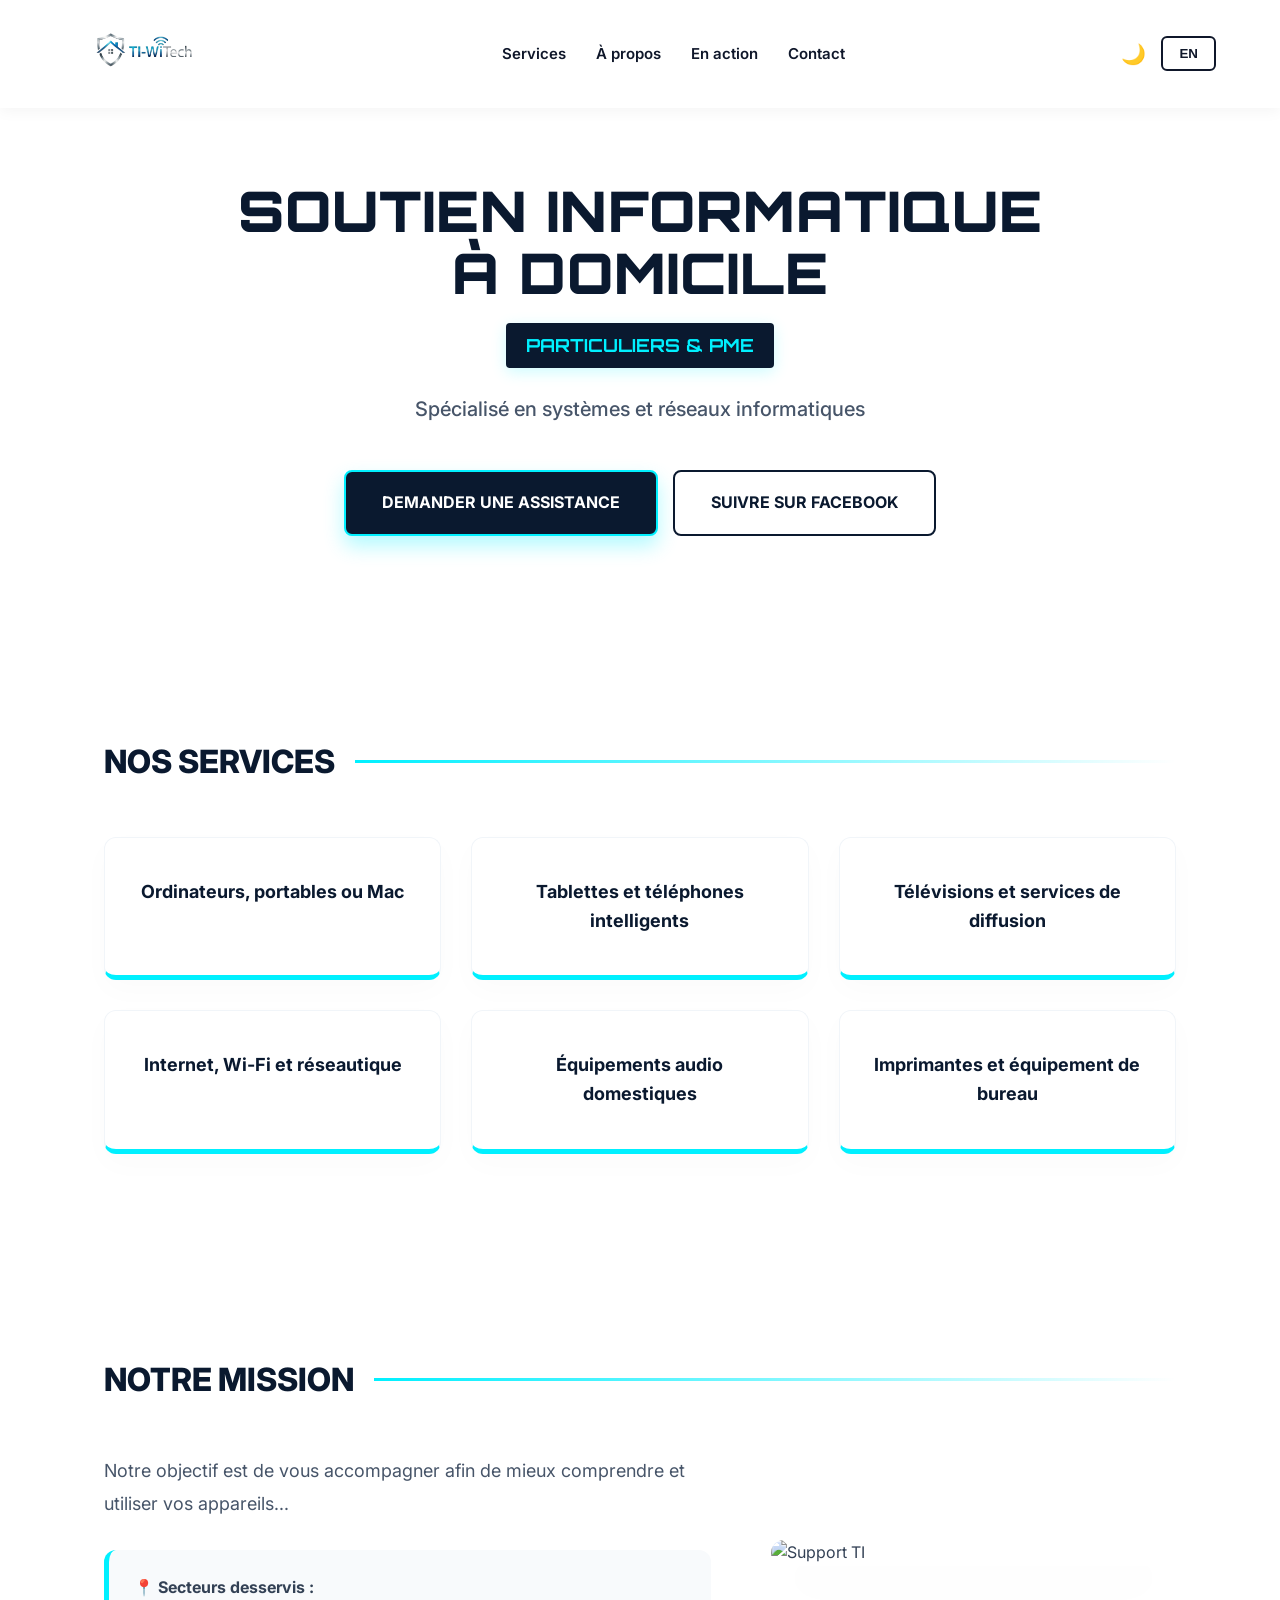
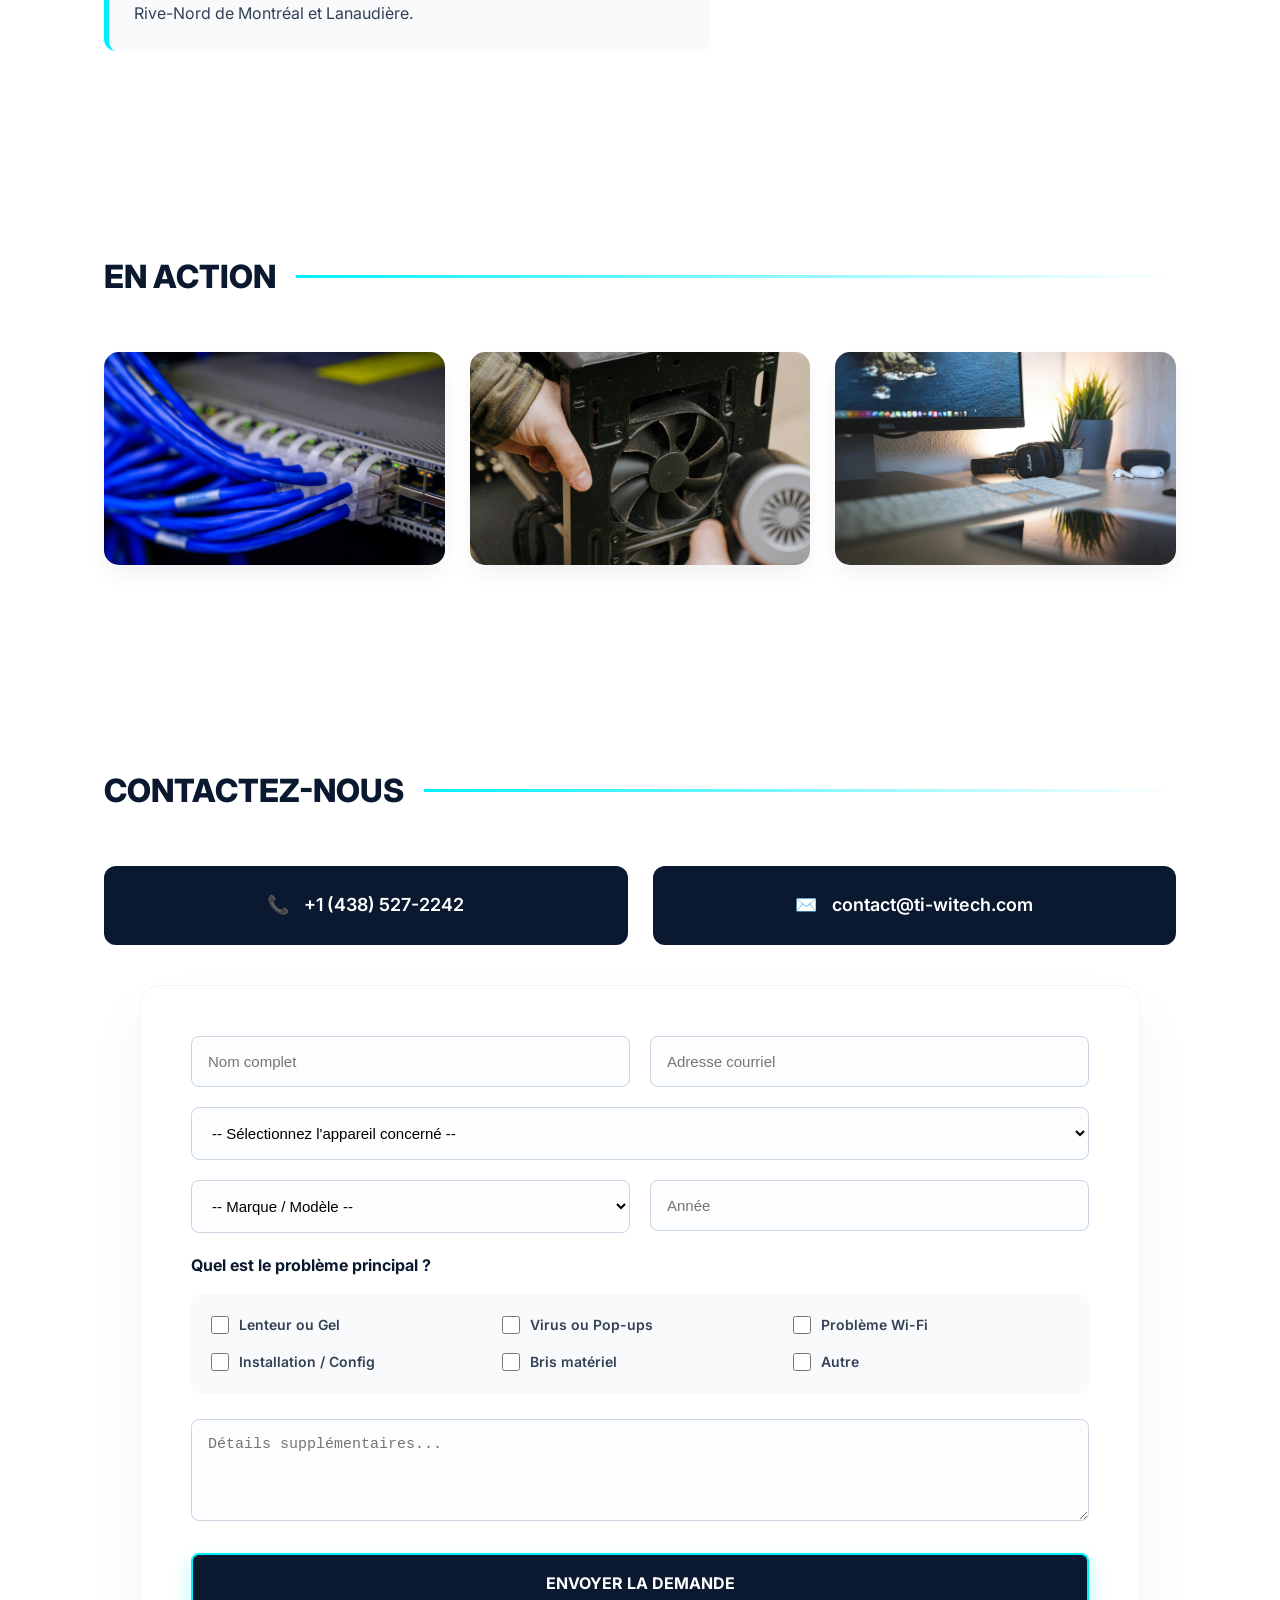
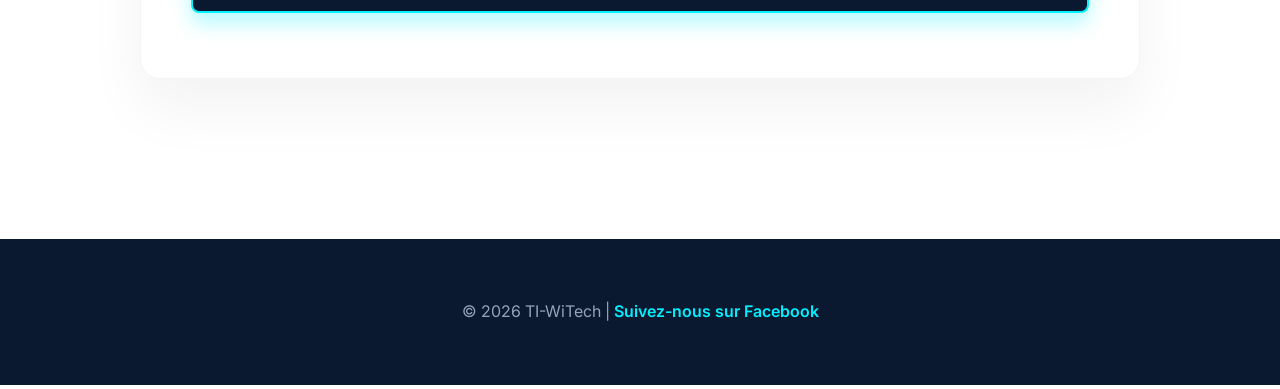
==== commit dfa8580d: "Refactor index.html structure and styles" ====
--- a/index.html
+++ b/index.html
@@ -14,17 +14,22 @@
             document.body.classList.add('dark-mode');
         }
     </script>
-    <header>
-        <a href="#" class="logo"><img src="logo.png" alt="TI-WiTech Logo"></a>
-<nav>
-    <a href="index.html#services" id="nav-services">Services</a>
-    <a href="index.html#about" id="nav-about">À propos</a>
-    <a href="index.html#galerie" id="nav-galerie">En action</a>
-    <a href="index.html#contact" id="nav-contact">Contact</a>
-    <button class="theme-btn" onclick="toggleTheme()">🌙</button>
-    <button class="lang-btn" onclick="toggleLang()">EN</button>
-</nav>
-    </header>
+  <header>
+    <a href="#" class="logo"><img src="logo.png" alt="TI-WiTech Logo"></a>
+    
+    <nav id="nav-menu">
+        <a href="index.html#services" id="nav-services">Services</a>
+        <a href="index.html#about" id="nav-about">À propos</a>
+        <a href="index.html#galerie" id="nav-galerie">En action</a>
+        <a href="index.html#contact" id="nav-contact">Contact</a>
+    </nav>
+
+    <div style="display: flex; align-items: center;">
+        <button class="theme-btn" onclick="toggleTheme()">🌙</button>
+        <button class="lang-btn" onclick="toggleLang()">EN</button>
+        <button class="hamburger" id="hamburger-btn">☰</button>
+    </div>
+</header>
 
     <section class="hero">
         <h1 id="hero-title">SOUTIEN INFORMATIQUE<br>À DOMICILE</h1>
--- a/style.css
+++ b/style.css
@@ -9,8 +9,8 @@
 body { font-family: 'Inter', sans-serif; background-color: #ffffff; color: #334155; overflow-x: hidden; line-height: 1.6; }
 
 /* --- 2. EN-TÊTE ET NAVIGATION --- */
-header { position: fixed; top: 0; left: 0; width: 100%; padding: 10px 5%; display: flex; justify-content: space-between; align-items: center; background: rgba(255, 255, 255, 0.95); backdrop-filter: blur(10px); z-index: 1000; box-shadow: 0 2px 15px rgba(0,0,0,0.05); }
-.logo img { height: 120px; width: auto; transition: 0.3s; }
+header { position: fixed; top: 0; left: 0; width: 100%; padding: 5px 5%; display: flex; justify-content: space-between; align-items: center; background: rgba(255, 255, 255, 0.95); backdrop-filter: blur(10px); z-index: 1000; box-shadow: 0 2px 15px rgba(0,0,0,0.05); }
+.logo img { height: 90px; width: auto; transition: 0.3s; }
 nav { display: flex; align-items: center; gap: 30px; }
 nav a { text-decoration: none; color: #0f172a; font-weight: 600; font-size: 15px; transition: 0.3s; position: relative; }
 nav a:hover { color: #00f0ff; }
@@ -88,29 +88,74 @@
 .details-image img { width: 100%; height: 100%; object-fit: cover; border-radius: 12px; }
 .action-section { text-align: center; padding: 60px 5%; }
 
+/* --- BOUTON HAMBURGER (Caché sur ordinateur, à placer juste AU-DESSUS de la section 11) --- */
+.hamburger {
+    display: none;
+    background: none;
+    border: none;
+    font-size: 30px;
+    color: #00f0ff; 
+    cursor: pointer;
+    margin-left: 10px;
+}
+
 /* --- 11. ADAPTATION MOBILE (RESPONSIVE) --- */
 @media(max-width: 900px) {
     /* On réduit un peu l'espacement de l'en-tête */
     header { padding: 8px 15px; } 
     
     /* LA MAGIE EST ICI : On rapetisse le logo pour les cellulaires */
-    .logo img { height: 100px; } 
+    .logo img { height: 70px; } 
     
     /* On rend le bouton de langue un poil plus discret */
     .lang-btn { padding: 5px 12px; font-size: 13px; }
 
-    nav a { display: none; }
-    .hero { padding-top: 90px; } /* On remonte un peu le texte puisque l'en-tête est plus petit */
+    /* --- NOUVEAU : MENU HAMBURGER --- */
+    .hamburger {
+        display: block; /* On affiche le bouton ☰ sur cellulaire */
+    }
+
+    /* Le menu de base (caché) */
+    nav {
+        display: none; 
+        position: absolute;
+        top: 100%; /* S'ouvre juste en dessous de la barre */
+        left: 0;
+        width: 100%;
+        background-color: #0a192f;
+        flex-direction: column;
+        padding: 10px 0;
+        box-shadow: 0 8px 15px rgba(0,0,0,0.8);
+    }
+
+    /* Le menu quand il est ouvert (actif) */
+    nav.active {
+        display: flex !important;
+    }
+
+    /* Le look des textes dans le menu ouvert */
+    nav a {
+        display: block !important;
+        padding: 15px 20px;
+        text-align: center;
+        border-bottom: 1px solid #1e3a5f;
+        font-size: 18px;
+    }
+    nav a:last-child {
+        border-bottom: none;
+    }
+    /* ---------------------------------- */
+
+    .hero { padding-top: 120px; } /* On remonte un peu le texte puisque l'en-tête est plus petit */
     .about-wrapper { grid-template-columns: 1fr; gap: 30px; }
     .gallery-grid { grid-template-columns: 1fr; }
     .contact-info-cards { grid-template-columns: 1fr; }
-    .checkbox-grid { grid-template-columns: 1fr 1fr; }
+    .checkbox-grid { grid-template-columns: 1fr 1fr; } /* Tes 2 colonnes qui fonctionnent bien ! */
     .form-row { flex-direction: column; gap: 20px; }
     .contact-form { padding: 30px 20px; }
     .section { padding: 60px 0; }
     .details-grid { grid-template-columns: 1fr; padding: 30px; }
 }
-
 
 /* --- 12. MODE SOMBRE (DARK MODE) BLINDÉ --- */
 .theme-btn {
@@ -134,43 +179,45 @@
     color: #e0e0e0 !important;
 }
 
-/* 1. On cible toutes les cartes et formulaires, INCLUANT LA GROSSE BOÎTE DES SERVICES */
+/* 1. Couleurs des boîtes et formulaires */
 body.dark-mode .service-card, 
 body.dark-mode .contact-info-cards div,
 body.dark-mode .contact-form,
 body.dark-mode .details-text,
-body.dark-mode .details-grid { /* <-- AJOUTÉ : Fix pour la page de service */
+body.dark-mode .details-grid,
+body.dark-mode .territory-box {
     background-color: #1e1e1e !important;
     color: #e0e0e0 !important;
     box-shadow: 0 4px 15px rgba(0, 0, 0, 0.8) !important;
 }
 
-/* 2. AJOUTÉ : Fix pour la petite boîte "Secteurs desservis" */
-body.dark-mode .territory-box {
-    background-color: #1e1e1e !important;
-}
-
-/* 3. AJOUTÉ : Fix pour le fond blanc des cases à cocher */
+/* 2. Fond des cases à cocher */
 body.dark-mode .checkbox-grid {
     background-color: #2a2a2a !important;
     border: 1px solid #555 !important;
 }
 
-/* 4. AJOUTÉ : Fix pour rendre les boutons EN/FR et Facebook visibles (en bleu néon) */
+/* 3. Boutons EN/FR et Facebook visibles en bleu néon */
 body.dark-mode .lang-btn,
 body.dark-mode .btn-outline {
     color: #00f0ff !important;
     border: 1px solid #00f0ff !important;
-}
-
+    background-color: transparent !important;
+}
+body.dark-mode .lang-btn:hover,
+body.dark-mode .btn-outline:hover {
+    background-color: #00f0ff !important;
+    color: #0a192f !important;
+}
+
+/* 4. Textes et Titres */
 body.dark-mode h1, body.dark-mode h2, body.dark-mode h3, 
 body.dark-mode span {
     color: #00f0ff !important;
 }
 
-/* On ajoute les labels des cases à cocher ici pour qu'ils soient lisibles */
 body.dark-mode p, body.dark-mode li, 
-body.dark-mode .checkbox-grid label { /* <-- AJOUTÉ */
+body.dark-mode .checkbox-grid label {
     color: #cccccc !important;
 }
 
